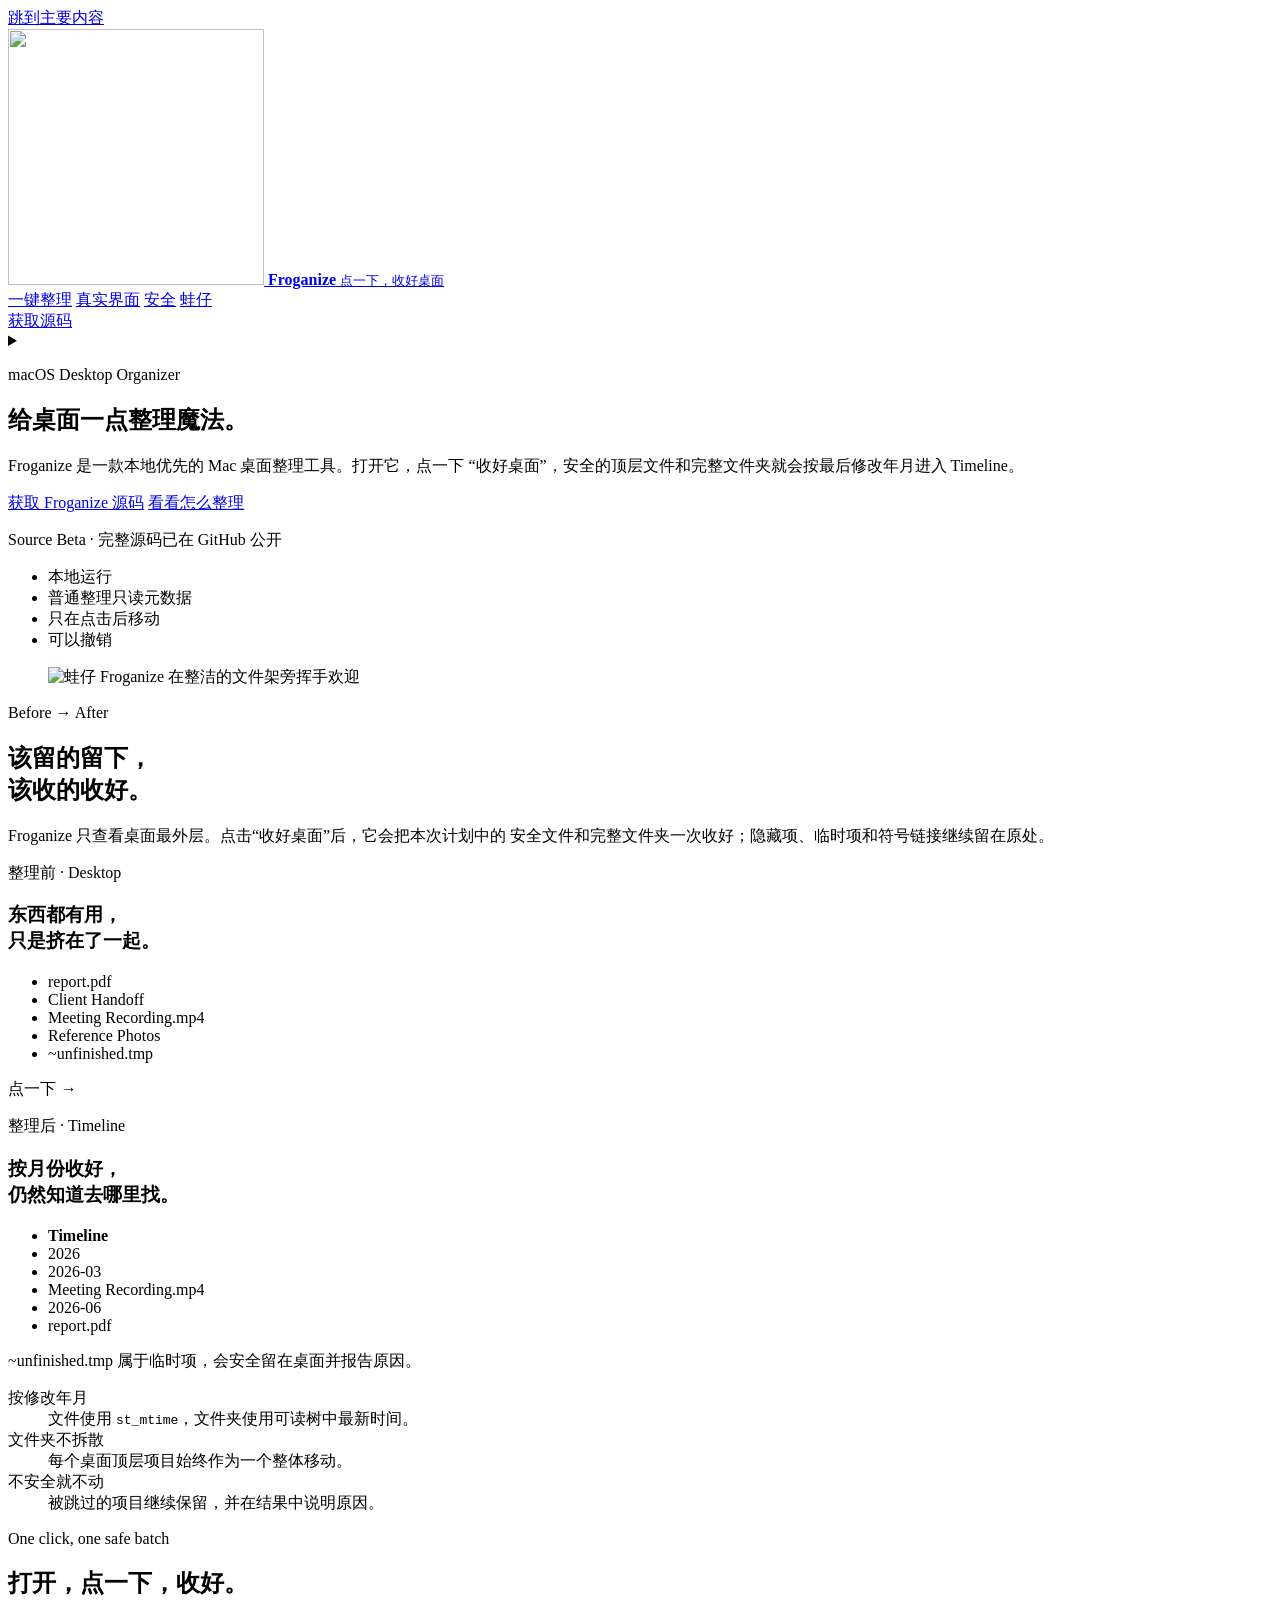
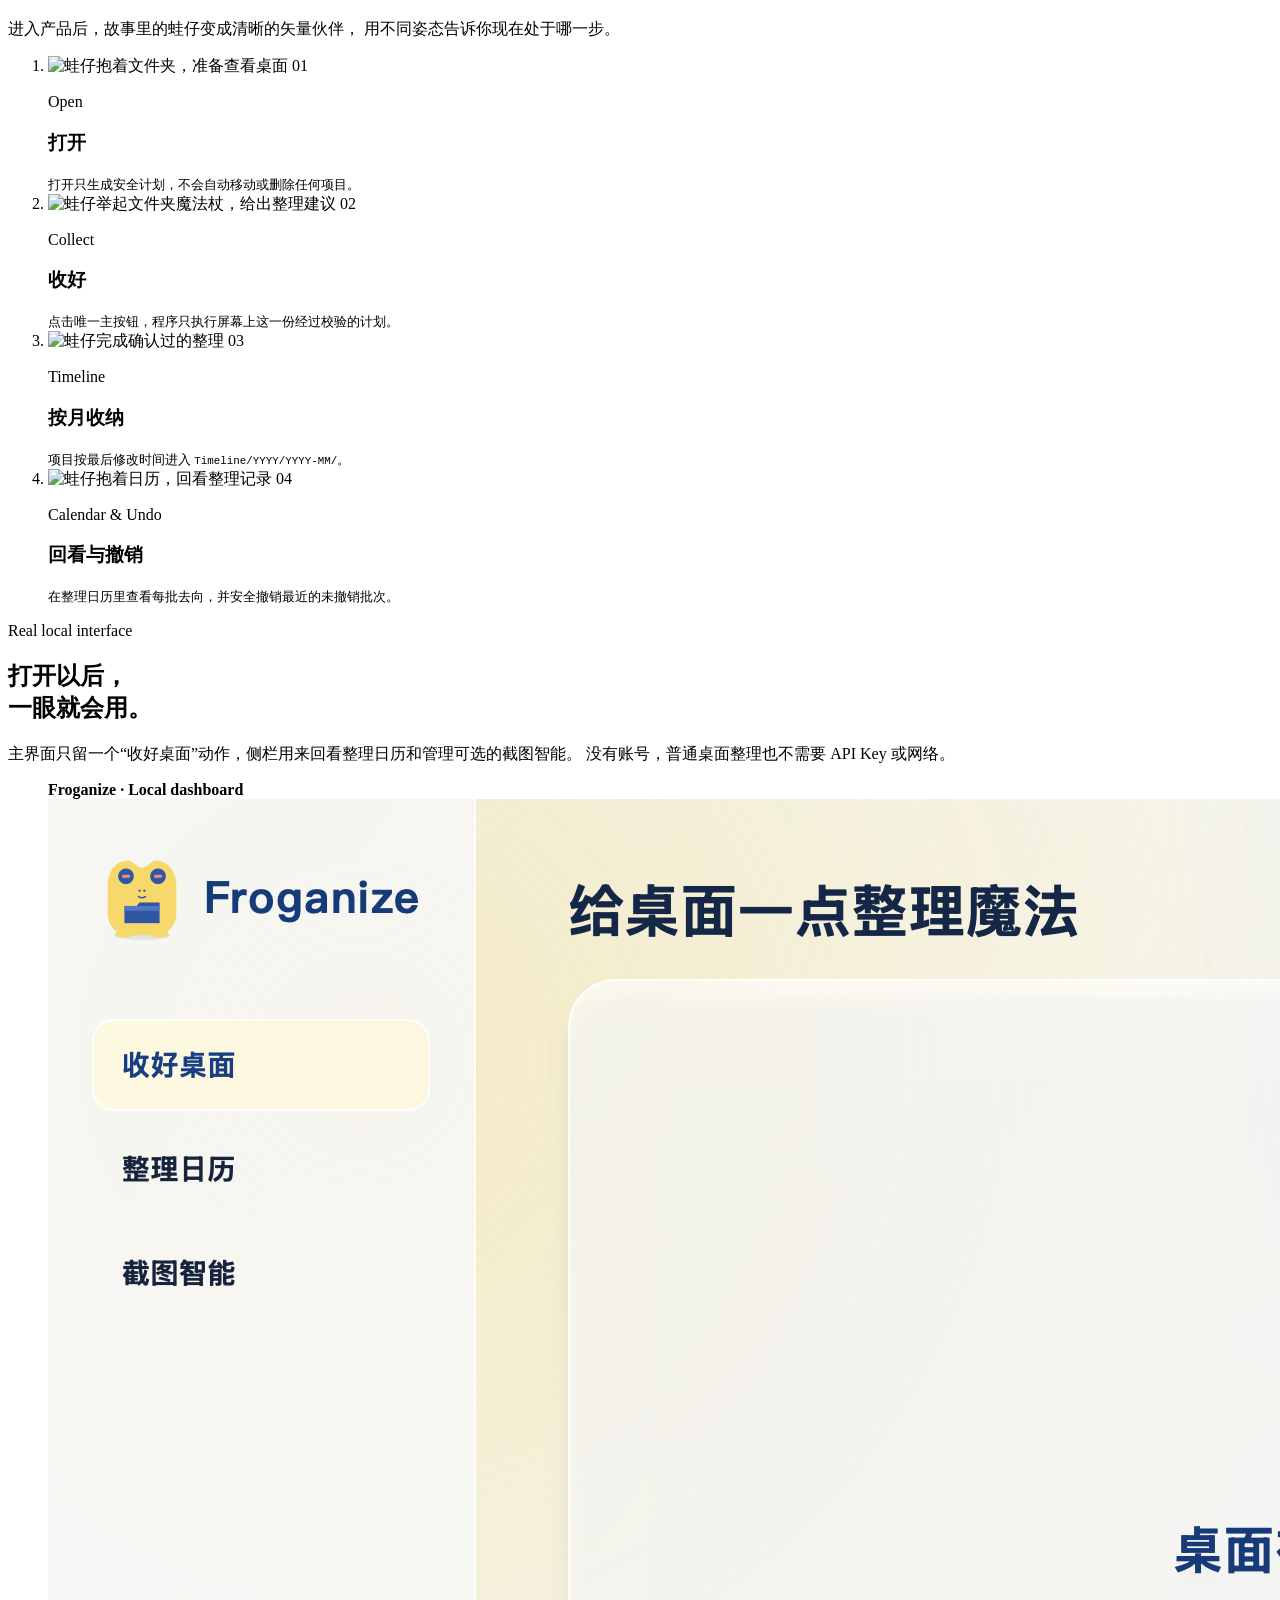
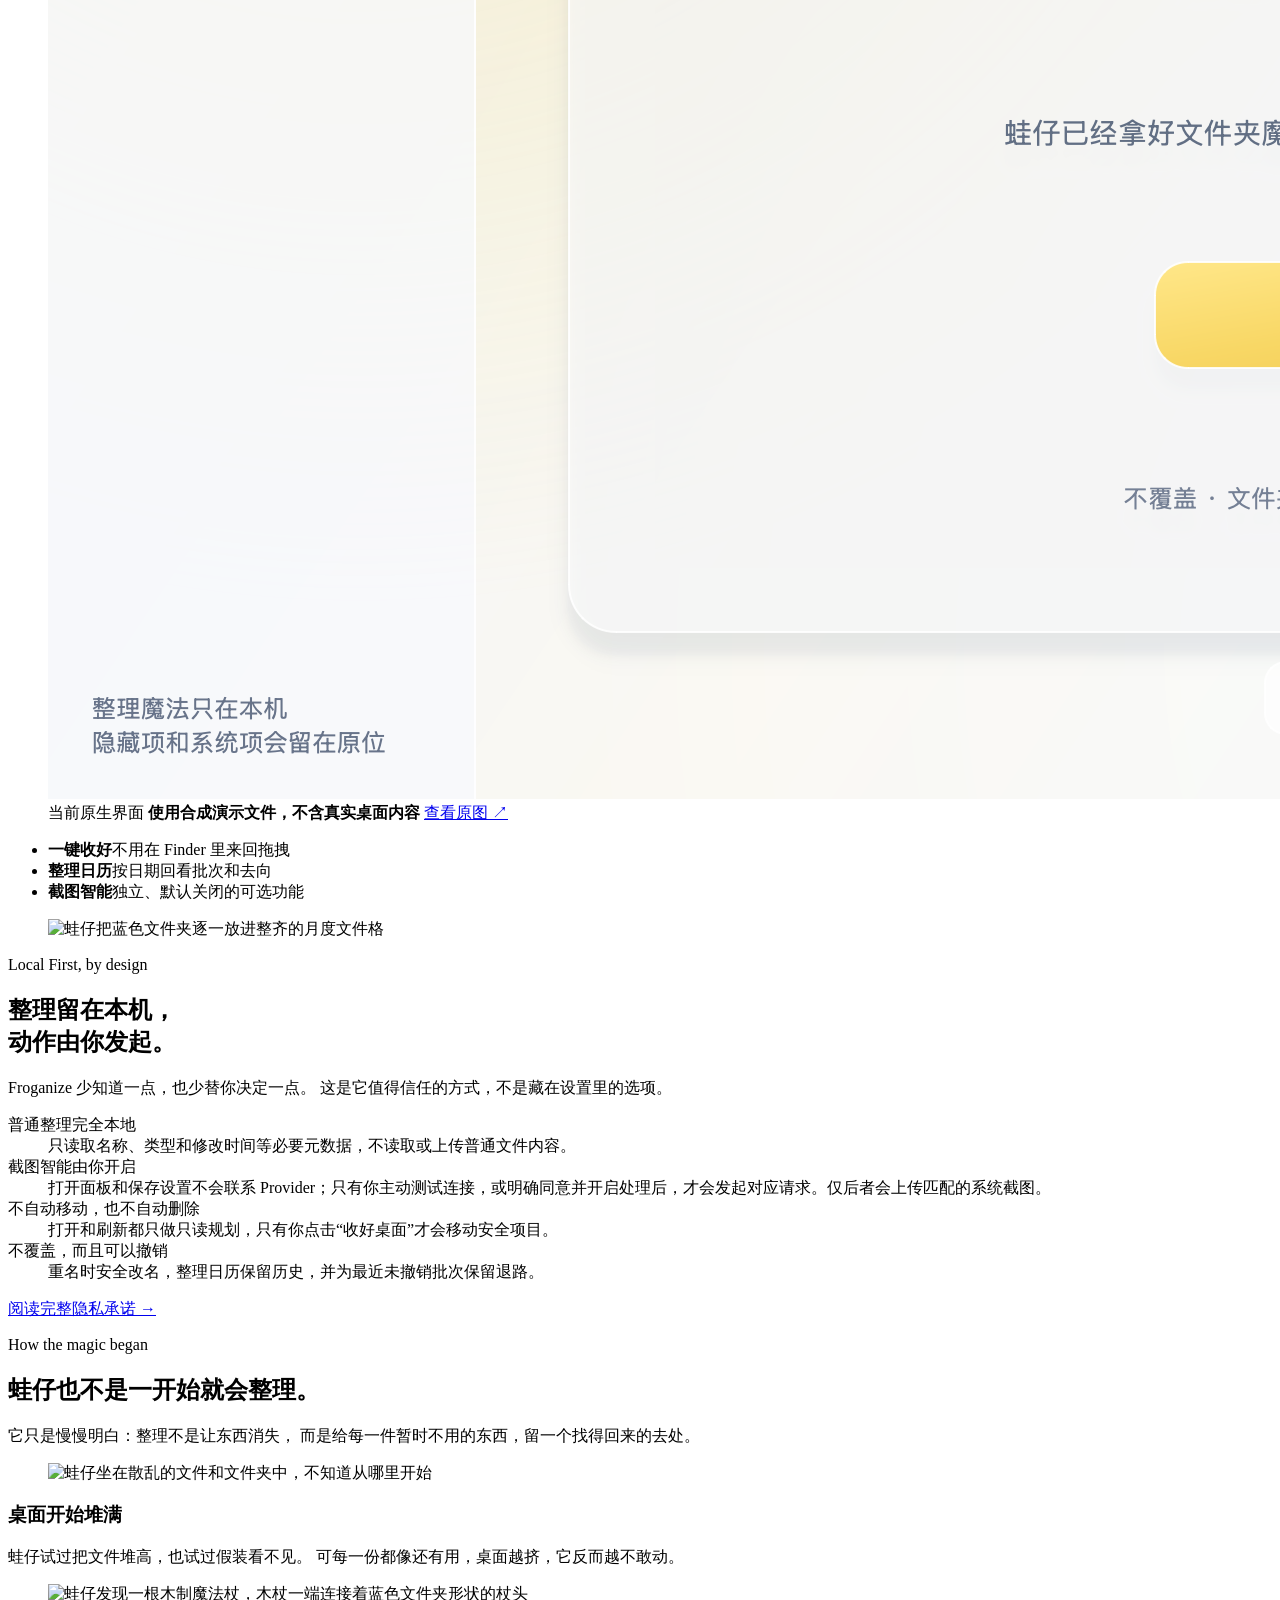
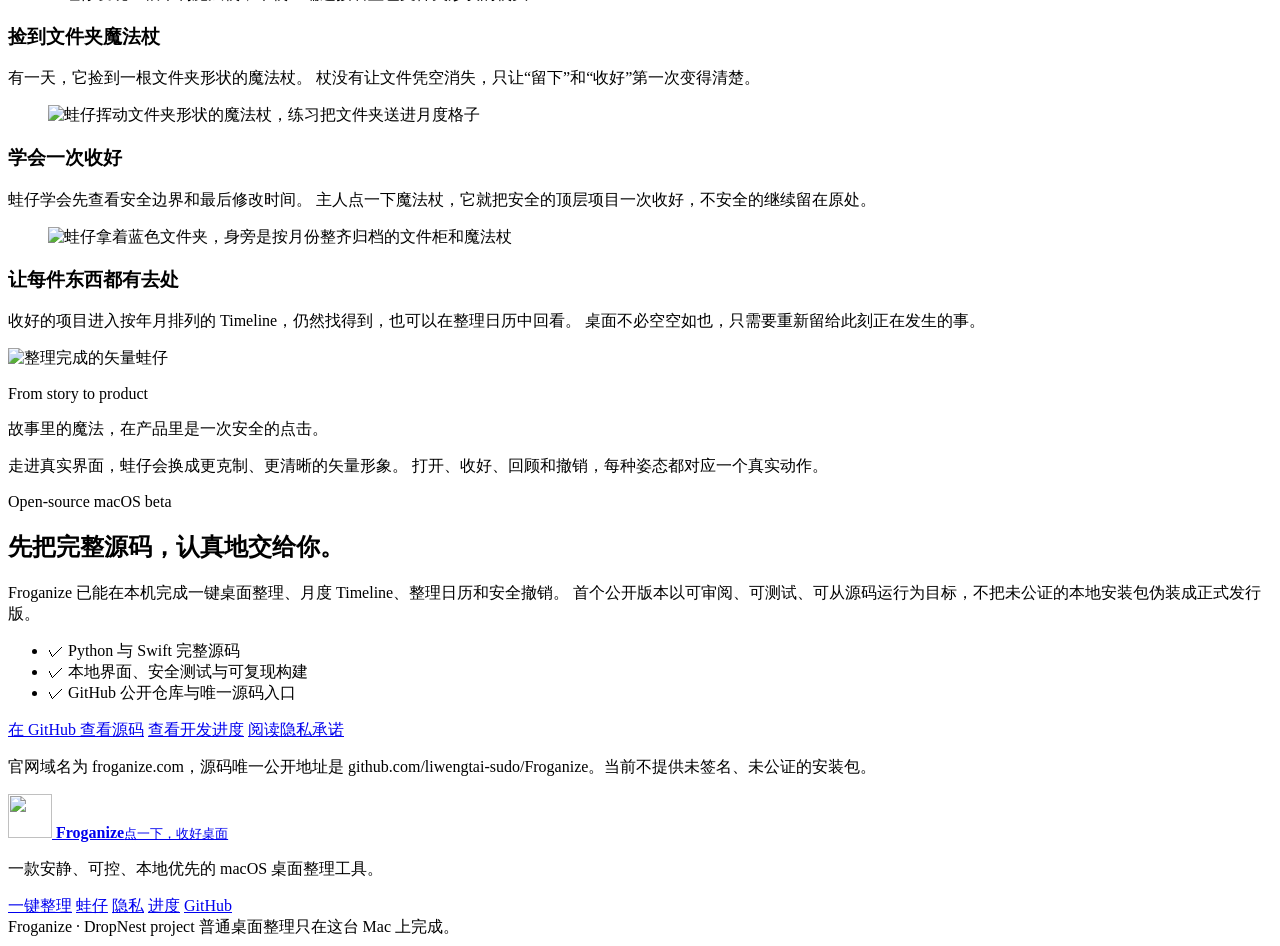
==== website/index.html @ 2943960d "Publish Froganize source beta and website" ====
<!doctype html>
<html lang="zh-CN">
  <head>
    <meta charset="utf-8">
    <meta name="viewport" content="width=device-width, initial-scale=1">
    <meta
      name="description"
      content="Froganize 是一款本地优先的 macOS 桌面整理工具。点一下收好桌面，安全项目会按最后修改年月进入 Timeline，并可从整理日历回看和撤销。"
    >
    <meta name="theme-color" content="#faf7ef">
    <meta name="color-scheme" content="light">
    <meta property="og:type" content="website">
    <meta property="og:locale" content="zh_CN">
    <meta property="og:site_name" content="Froganize">
    <meta property="og:title" content="Froganize — 给桌面一点整理魔法">
    <meta
      property="og:description"
      content="点一下收好桌面：按最后修改年月归档，不覆盖、文件夹不拆散，还可以撤销。"
    >
    <meta property="og:url" content="https://www.froganize.com/">
    <meta property="og:image" content="https://www.froganize.com/assets/social-preview.png">
    <meta property="og:image:width" content="1280">
    <meta property="og:image:height" content="640">
    <meta property="og:image:alt" content="Froganize 蛙仔和桌面月度整理界面">
    <meta name="twitter:card" content="summary_large_image">
    <meta name="twitter:title" content="Froganize — 本地优先的 macOS 桌面整理工具">
    <meta
      name="twitter:description"
      content="Open → Collect → Timeline → Undo。一次明确点击，把安全项目完整收好。"
    >
    <meta name="twitter:image" content="https://www.froganize.com/assets/social-preview.png">
    <title>Froganize — 给桌面一点整理魔法</title>
    <link rel="canonical" href="https://www.froganize.com/">
    <link rel="icon" type="image/svg+xml" href="./assets/froganize-mark.svg">
    <link rel="apple-touch-icon" href="./assets/apple-touch-icon.png">
    <link rel="stylesheet" href="./styles.css">
    <script type="application/ld+json">
      {
        "@context": "https://schema.org",
        "@type": "SoftwareApplication",
        "name": "Froganize",
        "alternateName": "DropNest",
        "applicationCategory": "UtilitiesApplication",
        "operatingSystem": "macOS",
        "softwareVersion": "0.3.0",
        "url": "https://www.froganize.com/",
        "image": "https://www.froganize.com/assets/social-preview.png",
        "description": "A local-first macOS organizer that collects safe Desktop items into a monthly timeline with history and undo."
      }
    </script>
  </head>
  <body>
    <a class="skip-link" href="#main-content">跳到主要内容</a>

    <header class="site-header">
      <div class="page-width header-inner">
        <a class="brand" href="#top" aria-label="返回 Froganize 官网顶部">
          <span class="brand-avatar" aria-hidden="true">
            <img src="./assets/froganize-idle.svg" alt="" width="256" height="256">
          </span>
          <span class="brand-copy">
            <strong>Froganize</strong>
            <small>点一下，收好桌面</small>
          </span>
        </a>

        <nav class="site-nav" aria-label="主要导航">
          <a href="#workflow">一键整理</a>
          <a href="#product">真实界面</a>
          <a href="#safety">安全</a>
          <a href="#story">蛙仔</a>
        </nav>

        <a class="header-download download-cta" href="https://github.com/liwengtai-sudo/Froganize">获取源码</a>

        <details class="mobile-nav">
          <summary aria-label="打开网站导航">
            <span aria-hidden="true"></span>
            <span aria-hidden="true"></span>
            <span aria-hidden="true"></span>
          </summary>
          <nav aria-label="移动端导航">
            <a href="#workflow">一键整理</a>
            <a href="#product">真实界面</a>
            <a href="#safety">安全原则</a>
            <a href="#story">认识蛙仔</a>
            <a class="download-cta" href="https://github.com/liwengtai-sudo/Froganize">获取 Froganize 源码</a>
          </nav>
        </details>
      </div>
    </header>

    <main id="main-content">
      <section class="hero page-width" id="top">
        <div class="hero-copy">
          <p class="eyebrow">macOS Desktop Organizer</p>
          <h1>给桌面一点整理魔法。</h1>
          <p class="hero-lead">
            Froganize 是一款本地优先的 Mac 桌面整理工具。打开它，点一下
            “收好桌面”，安全的顶层文件和完整文件夹就会按最后修改年月进入 Timeline。
          </p>
          <div class="hero-actions">
            <a class="button button-primary download-cta" href="https://github.com/liwengtai-sudo/Froganize">获取 Froganize 源码</a>
            <a class="button button-quiet" href="#transformation">看看怎么整理</a>
          </div>
          <p class="preview-note">Source Beta · 完整源码已在 GitHub 公开</p>
          <ul class="trust-list" aria-label="Froganize 的四个基础原则">
            <li>本地运行</li>
            <li>普通整理只读元数据</li>
            <li>只在点击后移动</li>
            <li>可以撤销</li>
          </ul>
        </div>

        <figure class="hero-visual">
          <img
            src="./assets/froganize-welcome.jpg"
            srcset="./assets/responsive/froganize-welcome-768.jpg 768w, ./assets/froganize-welcome.jpg 1536w"
            sizes="(max-width: 920px) 92vw, 46vw"
            alt="蛙仔 Froganize 在整洁的文件架旁挥手欢迎"
            width="1536"
            height="1024"
            fetchpriority="high"
            decoding="async"
          >
        </figure>
      </section>

      <section class="transformation-section section-block" id="transformation">
        <div class="page-width">
          <header class="section-heading split-heading">
            <div>
              <p class="eyebrow">Before → After</p>
              <h2>该留的留下，<br>该收的收好。</h2>
            </div>
            <p>
              Froganize 只查看桌面最外层。点击“收好桌面”后，它会把本次计划中的
              安全文件和完整文件夹一次收好；隐藏项、临时项和符号链接继续留在原处。
            </p>
          </header>

          <div class="before-after-demo" aria-label="桌面整理前后示意">
            <article class="file-panel before-panel">
              <p class="panel-label"><i aria-hidden="true"></i>整理前 · Desktop</p>
              <h3>东西都有用，<br>只是挤在了一起。</h3>
              <ul class="file-list">
                <li><span class="file-icon coral"></span>report.pdf</li>
                <li><span class="file-icon blue folder"></span>Client Handoff</li>
                <li><span class="file-icon coral"></span>Meeting Recording.mp4</li>
                <li><span class="file-icon blue folder"></span>Reference Photos</li>
                <li class="faded"><span class="file-icon coral"></span>~unfinished.tmp</li>
              </ul>
            </article>

            <div class="confirm-bridge" aria-hidden="true">
              <span>点一下</span>
              <i>→</i>
            </div>

            <article class="file-panel after-panel">
              <p class="panel-label"><i aria-hidden="true"></i>整理后 · Timeline</p>
              <h3>按月份收好，<br>仍然知道去哪里找。</h3>
              <ul class="timeline-tree">
                <li><span class="tree-folder"></span><strong>Timeline</strong></li>
                <li class="depth-one"><span class="tree-folder"></span>2026</li>
                <li class="depth-two"><span class="tree-folder"></span>2026-03</li>
                <li class="depth-three"><span class="tree-file"></span>Meeting Recording.mp4</li>
                <li class="depth-two"><span class="tree-folder"></span>2026-06</li>
                <li class="depth-three"><span class="tree-file"></span>report.pdf</li>
              </ul>
              <p class="stays-note">~unfinished.tmp 属于临时项，会安全留在桌面并报告原因。</p>
            </article>
          </div>

          <dl class="outcome-list" aria-label="一键整理的三个原则">
            <div><dt>按修改年月</dt><dd>文件使用 <code>st_mtime</code>，文件夹使用可读树中最新时间。</dd></div>
            <div><dt>文件夹不拆散</dt><dd>每个桌面顶层项目始终作为一个整体移动。</dd></div>
            <div><dt>不安全就不动</dt><dd>被跳过的项目继续保留，并在结果中说明原因。</dd></div>
          </dl>
        </div>
      </section>

      <section class="workflow-section section-block" id="workflow">
        <div class="page-width">
          <header class="section-heading centered-heading compact-heading">
            <p class="eyebrow">One click, one safe batch</p>
            <h2>打开，点一下，收好。</h2>
            <p>
              进入产品后，故事里的蛙仔变成清晰的矢量伙伴，
              用不同姿态告诉你现在处于哪一步。
            </p>
          </header>

          <ol class="workflow-list">
            <li>
              <img class="workflow-mascot" src="./assets/froganize-idle.svg" alt="蛙仔抱着文件夹，准备查看桌面" width="256" height="256" loading="lazy" decoding="async">
              <span>01</span>
              <p>Open</p>
              <h3>打开</h3>
              <small>打开只生成安全计划，不会自动移动或删除任何项目。</small>
            </li>
            <li>
              <img class="workflow-mascot" src="./assets/froganize-organizing.svg" alt="蛙仔举起文件夹魔法杖，给出整理建议" width="256" height="256" loading="lazy" decoding="async">
              <span>02</span>
              <p>Collect</p>
              <h3>收好</h3>
              <small>点击唯一主按钮，程序只执行屏幕上这一份经过校验的计划。</small>
            </li>
            <li>
              <img class="workflow-mascot" src="./assets/froganize-success.svg" alt="蛙仔完成确认过的整理" width="256" height="256" loading="lazy" decoding="async">
              <span>03</span>
              <p>Timeline</p>
              <h3>按月收纳</h3>
              <small>项目按最后修改时间进入 <code>Timeline/YYYY/YYYY-MM/</code>。</small>
            </li>
            <li>
              <img class="workflow-mascot" src="./assets/froganize-calendar.svg" alt="蛙仔抱着日历，回看整理记录" width="256" height="256" loading="lazy" decoding="async">
              <span>04</span>
              <p>Calendar &amp; Undo</p>
              <h3>回看与撤销</h3>
              <small>在整理日历里查看每批去向，并安全撤销最近的未撤销批次。</small>
            </li>
          </ol>
        </div>
      </section>

      <section class="product-section section-block" id="product">
        <div class="page-width">
          <header class="section-heading split-heading product-heading">
            <div>
              <p class="eyebrow">Real local interface</p>
              <h2>打开以后，<br>一眼就会用。</h2>
            </div>
            <p>
              主界面只留一个“收好桌面”动作，侧栏用来回看整理日历和管理可选的截图智能。
              没有账号，普通桌面整理也不需要 API Key 或网络。
            </p>
          </header>

          <figure class="app-window">
            <div class="window-bar" aria-hidden="true">
              <span></span><span></span><span></span>
              <strong>Froganize · Local dashboard</strong>
            </div>
            <a
              class="product-shot-link"
              href="./assets/native-dashboard.png"
              target="_blank"
              rel="noopener"
              aria-label="在新标签页查看 Froganize 当前原生界面原图"
            >
              <img
                src="./assets/native-dashboard.png"
                alt="Froganize 当前原生界面，包含收好桌面、整理日历和截图智能三个入口"
                width="2400"
                height="1600"
                loading="lazy"
                decoding="async"
              >
            </a>
            <figcaption>
              <span>当前原生界面</span>
              <strong>使用合成演示文件，不含真实桌面内容</strong>
              <a href="./assets/native-dashboard.png" target="_blank" rel="noopener">查看原图 ↗</a>
            </figcaption>
          </figure>

          <ul class="product-points" aria-label="本地界面的三个重点">
            <li><strong>一键收好</strong><span>不用在 Finder 里来回拖拽</span></li>
            <li><strong>整理日历</strong><span>按日期回看批次和去向</span></li>
            <li><strong>截图智能</strong><span>独立、默认关闭的可选功能</span></li>
          </ul>
        </div>
      </section>

      <section class="safety-section section-block" id="safety">
        <div class="page-width safety-layout">
          <figure class="organizing-visual">
            <img
              src="./assets/froganize-organizing.jpg"
              srcset="./assets/responsive/froganize-organizing-768.jpg 768w, ./assets/froganize-organizing.jpg 1536w"
              sizes="(max-width: 920px) 92vw, 44vw"
              alt="蛙仔把蓝色文件夹逐一放进整齐的月度文件格"
              width="1536"
              height="1024"
              loading="lazy"
              decoding="async"
            >
          </figure>

          <div class="safety-copy">
            <p class="eyebrow">Local First, by design</p>
            <h2>整理留在本机，<br>动作由你发起。</h2>
            <p class="safety-lead">
              Froganize 少知道一点，也少替你决定一点。
              这是它值得信任的方式，不是藏在设置里的选项。
            </p>
            <dl class="safety-list">
              <div><dt>普通整理完全本地</dt><dd>只读取名称、类型和修改时间等必要元数据，不读取或上传普通文件内容。</dd></div>
              <div><dt>截图智能由你开启</dt><dd>打开面板和保存设置不会联系 Provider；只有你主动测试连接，或明确同意并开启处理后，才会发起对应请求。仅后者会上传匹配的系统截图。</dd></div>
              <div><dt>不自动移动，也不自动删除</dt><dd>打开和刷新都只做只读规划，只有你点击“收好桌面”才会移动安全项目。</dd></div>
              <div><dt>不覆盖，而且可以撤销</dt><dd>重名时安全改名，整理日历保留历史，并为最近未撤销批次保留退路。</dd></div>
            </dl>
            <a class="text-link" href="./privacy.html">阅读完整隐私承诺 →</a>
          </div>
        </div>
      </section>

      <section class="story-section section-block" id="story">
        <div class="page-width">
          <header class="story-intro">
            <p class="eyebrow">How the magic began</p>
            <h2>蛙仔也不是一开始就会整理。</h2>
            <p>
              它只是慢慢明白：整理不是让东西消失，
              而是给每一件暂时不用的东西，留一个找得回来的去处。
            </p>
          </header>

          <div class="story-journey">
            <article class="story-scene">
              <figure class="story-art">
                <img
                  src="./assets/story-01-chaos.jpg"
                  srcset="./assets/responsive/story-01-chaos-768.jpg 768w, ./assets/story-01-chaos.jpg 1536w"
                  sizes="(max-width: 700px) 100vw, 55vw"
                  alt="蛙仔坐在散乱的文件和文件夹中，不知道从哪里开始"
                  width="1536"
                  height="1024"
                  loading="lazy"
                  decoding="async"
                >
              </figure>
              <div class="story-copy">
                <h3>桌面开始堆满</h3>
                <p>
                  蛙仔试过把文件堆高，也试过假装看不见。
                  可每一份都像还有用，桌面越挤，它反而越不敢动。
                </p>
              </div>
            </article>

            <article class="story-scene">
              <figure class="story-art">
                <img
                  src="./assets/story-02-wand.jpg"
                  srcset="./assets/responsive/story-02-wand-768.jpg 768w, ./assets/story-02-wand.jpg 1536w"
                  sizes="(max-width: 700px) 100vw, 55vw"
                  alt="蛙仔发现一根木制魔法杖，木杖一端连接着蓝色文件夹形状的杖头"
                  width="1536"
                  height="1024"
                  loading="lazy"
                  decoding="async"
                >
              </figure>
              <div class="story-copy">
                <h3>捡到文件夹魔法杖</h3>
                <p>
                  有一天，它捡到一根文件夹形状的魔法杖。
                  杖没有让文件凭空消失，只让“留下”和“收好”第一次变得清楚。
                </p>
              </div>
            </article>

            <article class="story-scene">
              <figure class="story-art">
                <img
                  src="./assets/story-03-learning.jpg"
                  srcset="./assets/responsive/story-03-learning-768.jpg 768w, ./assets/story-03-learning.jpg 1536w"
                  sizes="(max-width: 700px) 100vw, 55vw"
                  alt="蛙仔挥动文件夹形状的魔法杖，练习把文件夹送进月度格子"
                  width="1536"
                  height="1024"
                  loading="lazy"
                  decoding="async"
                >
              </figure>
              <div class="story-copy">
                <h3>学会一次收好</h3>
                <p>
                  蛙仔学会先查看安全边界和最后修改时间。
                  主人点一下魔法杖，它就把安全的顶层项目一次收好，不安全的继续留在原处。
                </p>
              </div>
            </article>

            <article class="story-scene">
              <figure class="story-art">
                <img
                  src="./assets/story-04-master.jpg"
                  srcset="./assets/responsive/story-04-master-768.jpg 768w, ./assets/story-04-master.jpg 1536w"
                  sizes="(max-width: 700px) 100vw, 55vw"
                  alt="蛙仔拿着蓝色文件夹，身旁是按月份整齐归档的文件柜和魔法杖"
                  width="1536"
                  height="1024"
                  loading="lazy"
                  decoding="async"
                >
              </figure>
              <div class="story-copy">
                <h3>让每件东西都有去处</h3>
                <p>
                  收好的项目进入按年月排列的 Timeline，仍然找得到，也可以在整理日历中回看。
                  桌面不必空空如也，只需要重新留给此刻正在发生的事。
                </p>
              </div>
            </article>
          </div>

          <div class="story-product-bridge">
            <img src="./assets/froganize-success.svg" alt="整理完成的矢量蛙仔" width="256" height="256" loading="lazy" decoding="async">
            <div>
              <p class="eyebrow">From story to product</p>
              <p class="story-ending">故事里的魔法，在产品里是一次安全的点击。</p>
              <p>
                走进真实界面，蛙仔会换成更克制、更清晰的矢量形象。
                打开、收好、回顾和撤销，每种姿态都对应一个真实动作。
              </p>
            </div>
          </div>
        </div>
      </section>

      <section class="release-section section-block" id="release">
        <div class="page-width release-layout">
          <div class="release-copy">
            <p class="eyebrow">Open-source macOS beta</p>
            <h2>先把完整源码，认真地交给你。</h2>
          </div>
          <div class="release-detail">
            <p>
              Froganize 已能在本机完成一键桌面整理、月度 Timeline、整理日历和安全撤销。
              首个公开版本以可审阅、可测试、可从源码运行为目标，不把未公证的本地安装包伪装成正式发行版。
            </p>
            <ul class="release-status" aria-label="公开下载准备状态">
              <li>✓ Python 与 Swift 完整源码</li>
              <li>✓ 本地界面、安全测试与可复现构建</li>
              <li>✓ GitHub 公开仓库与唯一源码入口</li>
            </ul>
            <div class="release-actions">
              <a class="button button-primary download-cta" href="https://github.com/liwengtai-sudo/Froganize">在 GitHub 查看源码</a>
              <a class="button button-quiet" href="./changelog.html">查看开发进度</a>
              <a class="button button-quiet" href="./privacy.html">阅读隐私承诺</a>
            </div>
            <p class="release-honesty">官网域名为 froganize.com，源码唯一公开地址是 github.com/liwengtai-sudo/Froganize。当前不提供未签名、未公证的安装包。</p>
          </div>
        </div>
      </section>
    </main>

    <footer class="site-footer">
      <div class="page-width footer-main">
        <a class="brand footer-brand" href="#top">
          <img src="./assets/froganize-mark.svg" alt="" width="44" height="44">
          <span><strong>Froganize</strong><small>点一下，收好桌面</small></span>
        </a>
        <p>一款安静、可控、本地优先的 macOS 桌面整理工具。</p>
        <nav aria-label="页脚导航">
          <a href="#workflow">一键整理</a>
          <a href="#story">蛙仔</a>
          <a href="./privacy.html">隐私</a>
          <a href="./changelog.html">进度</a>
          <a href="https://github.com/liwengtai-sudo/Froganize">GitHub</a>
        </nav>
      </div>
      <div class="page-width footer-bottom">
        <span>Froganize · DropNest project</span>
        <span>普通桌面整理只在这台 Mac 上完成。</span>
      </div>
    </footer>
  </body>
</html>
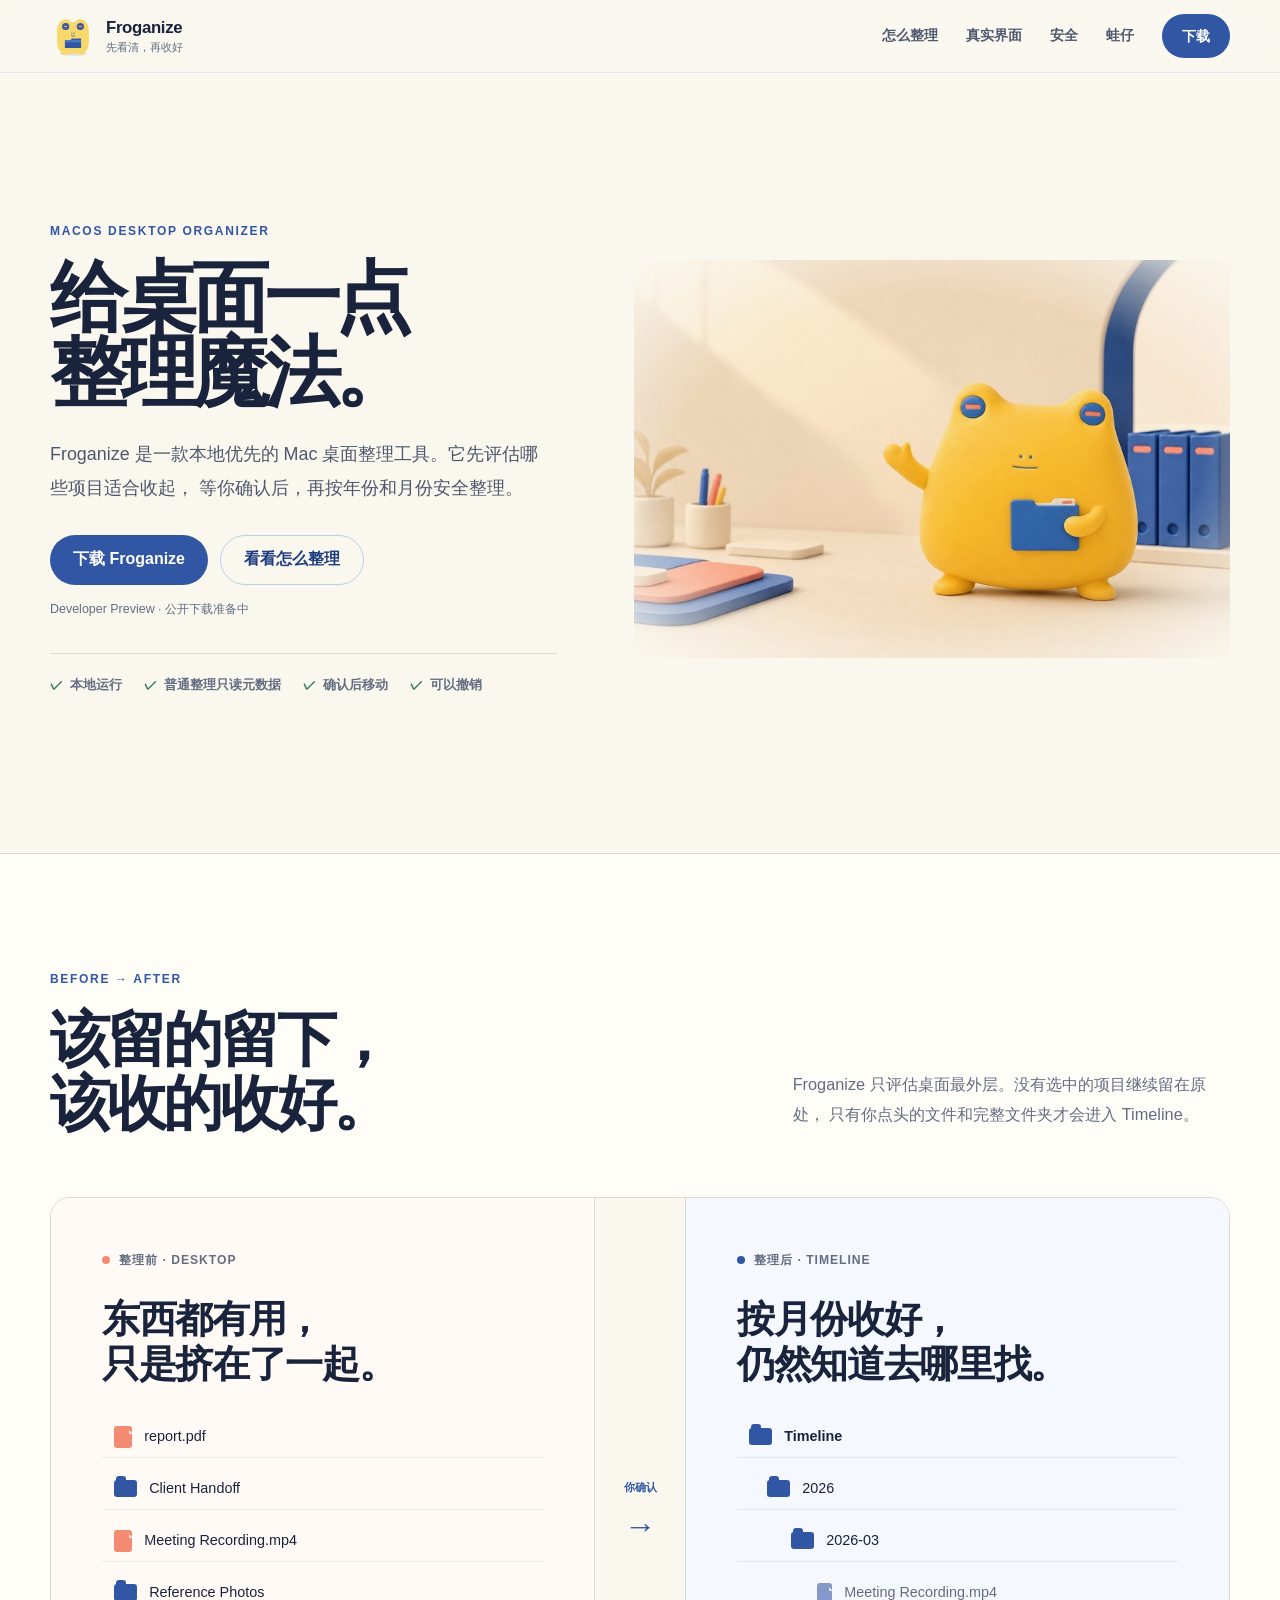
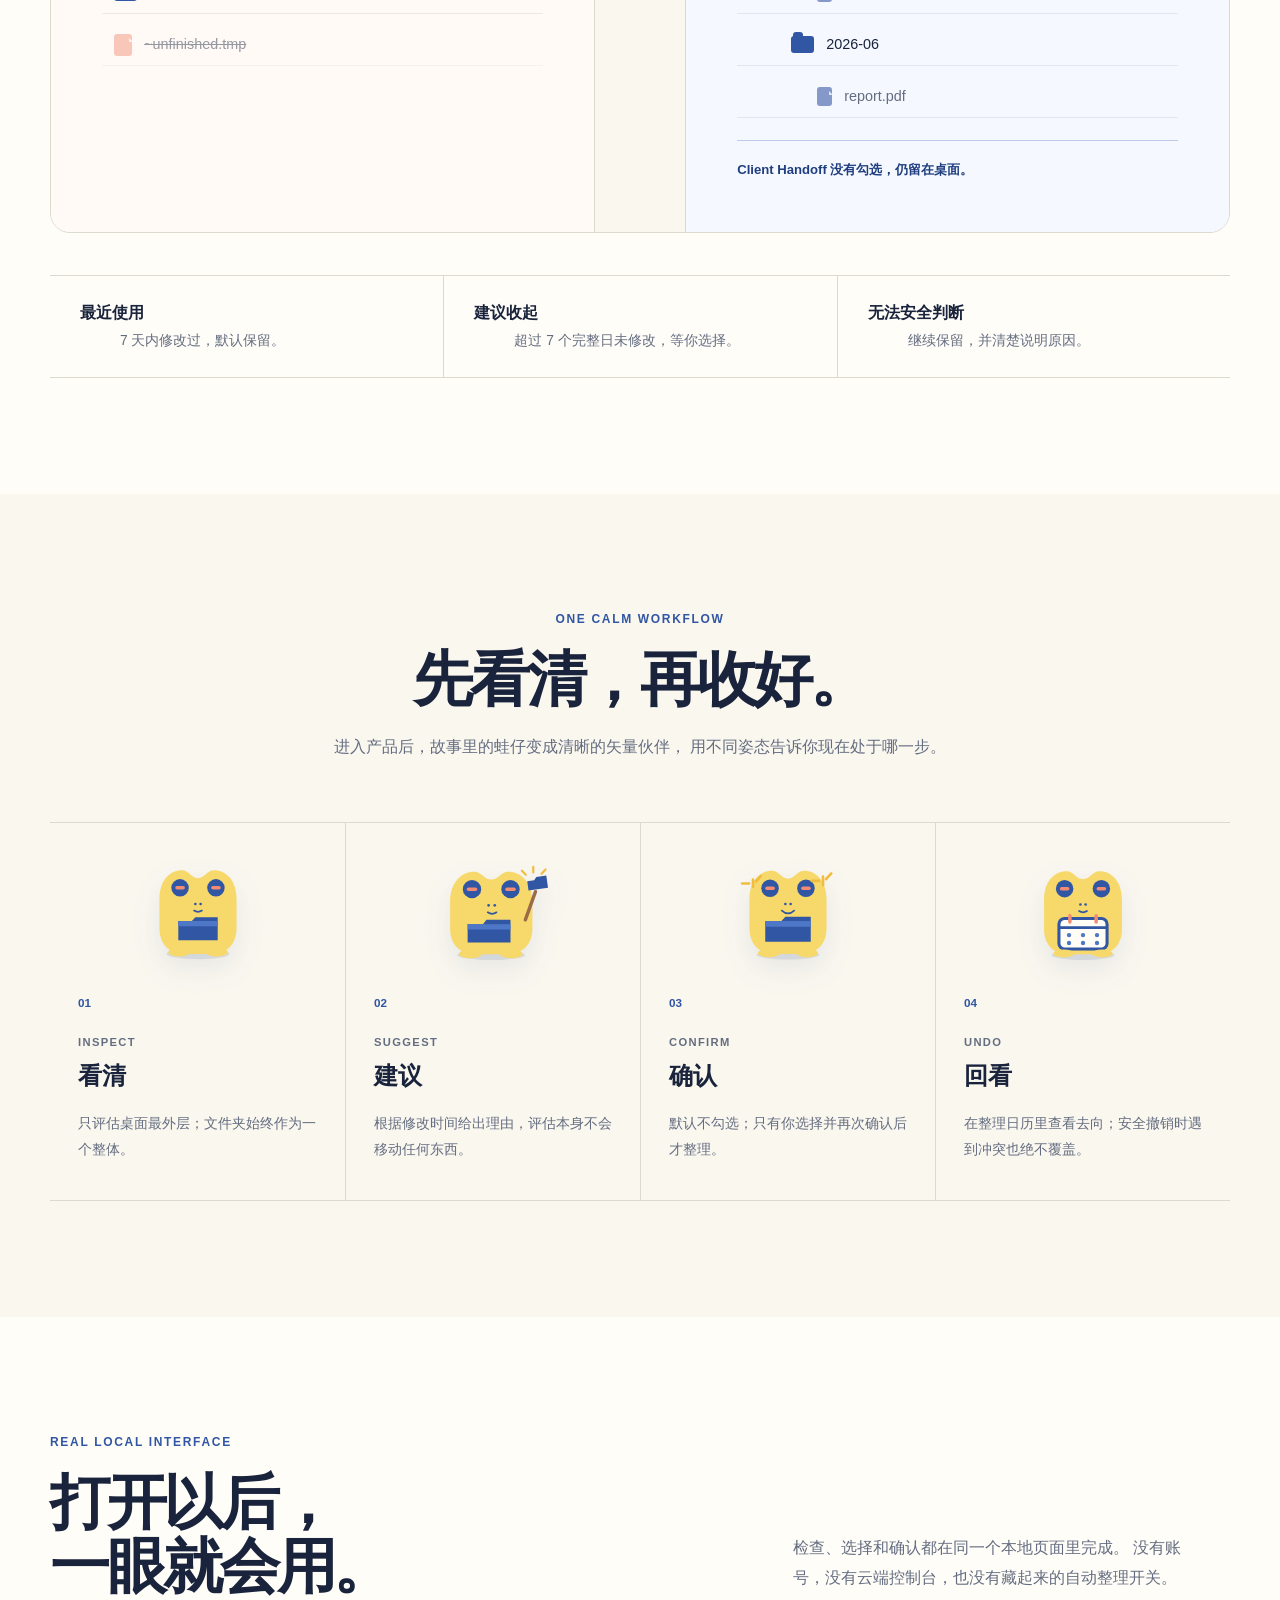
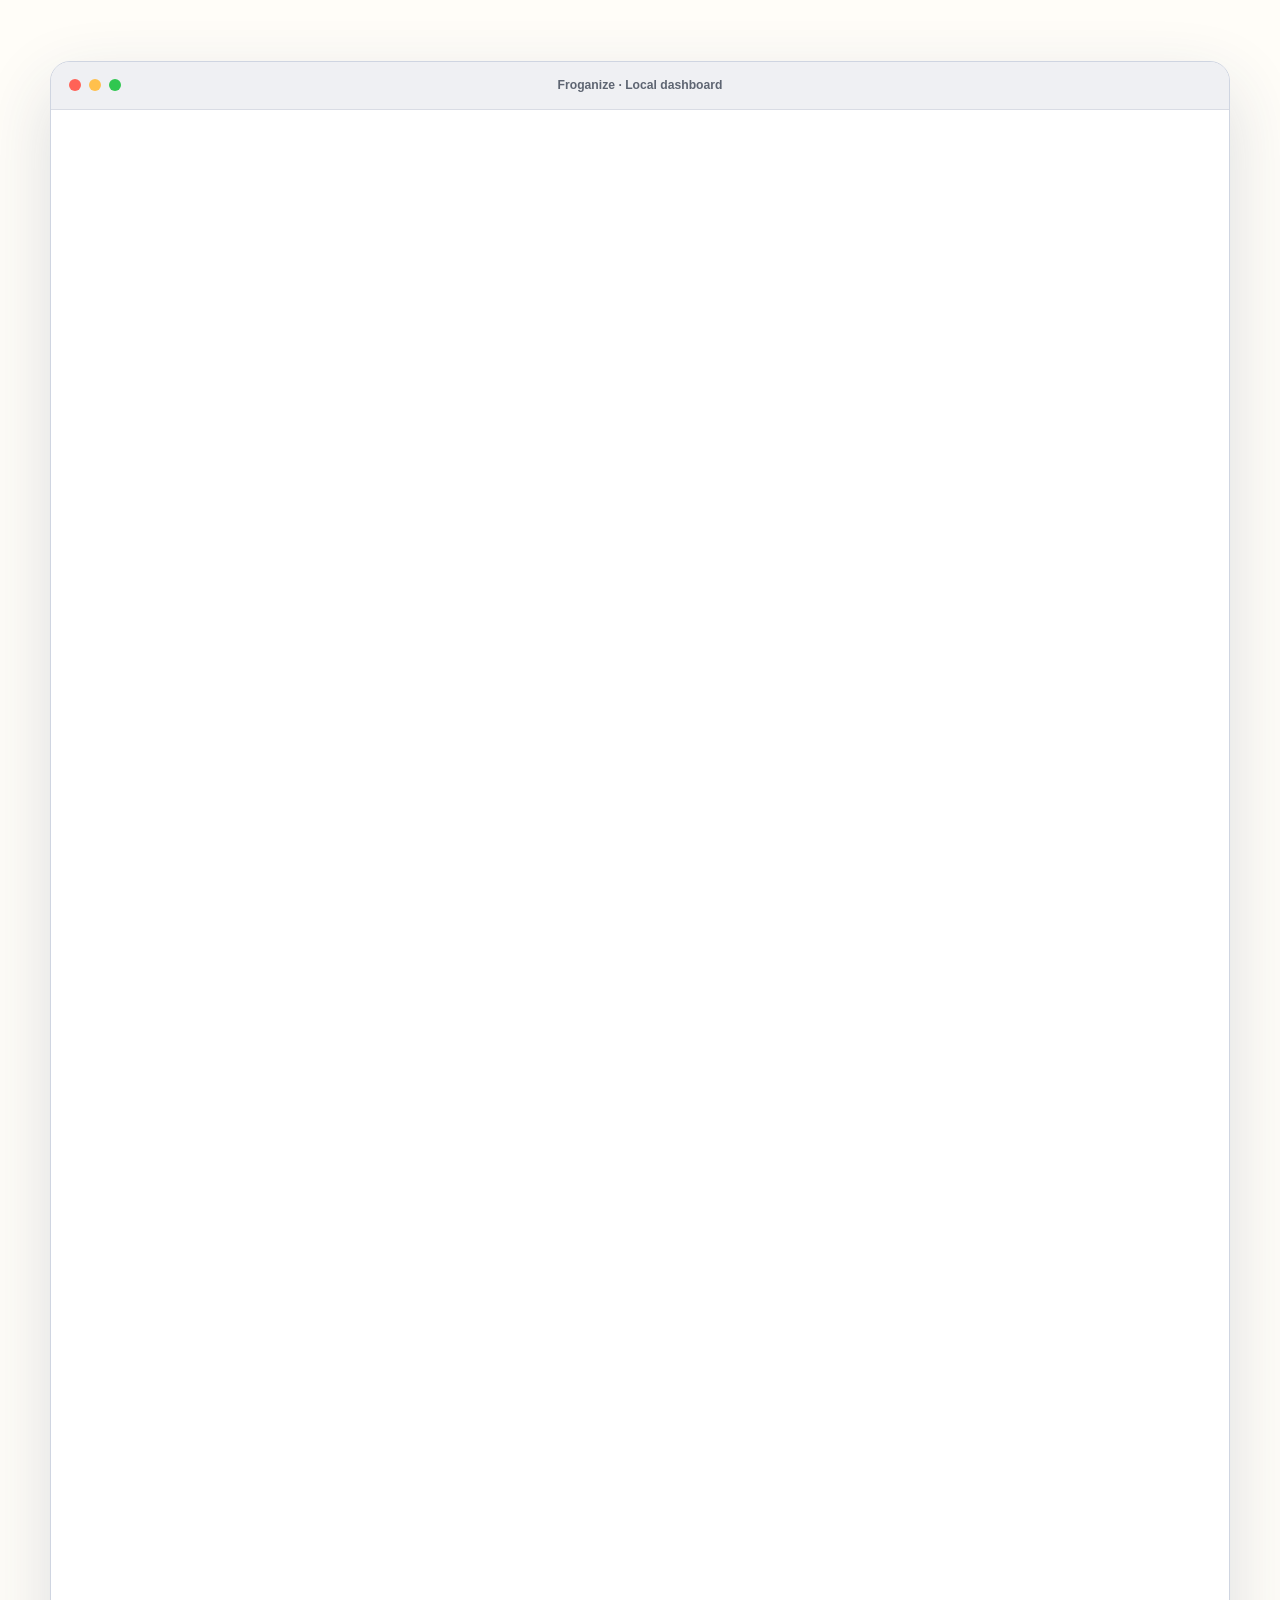
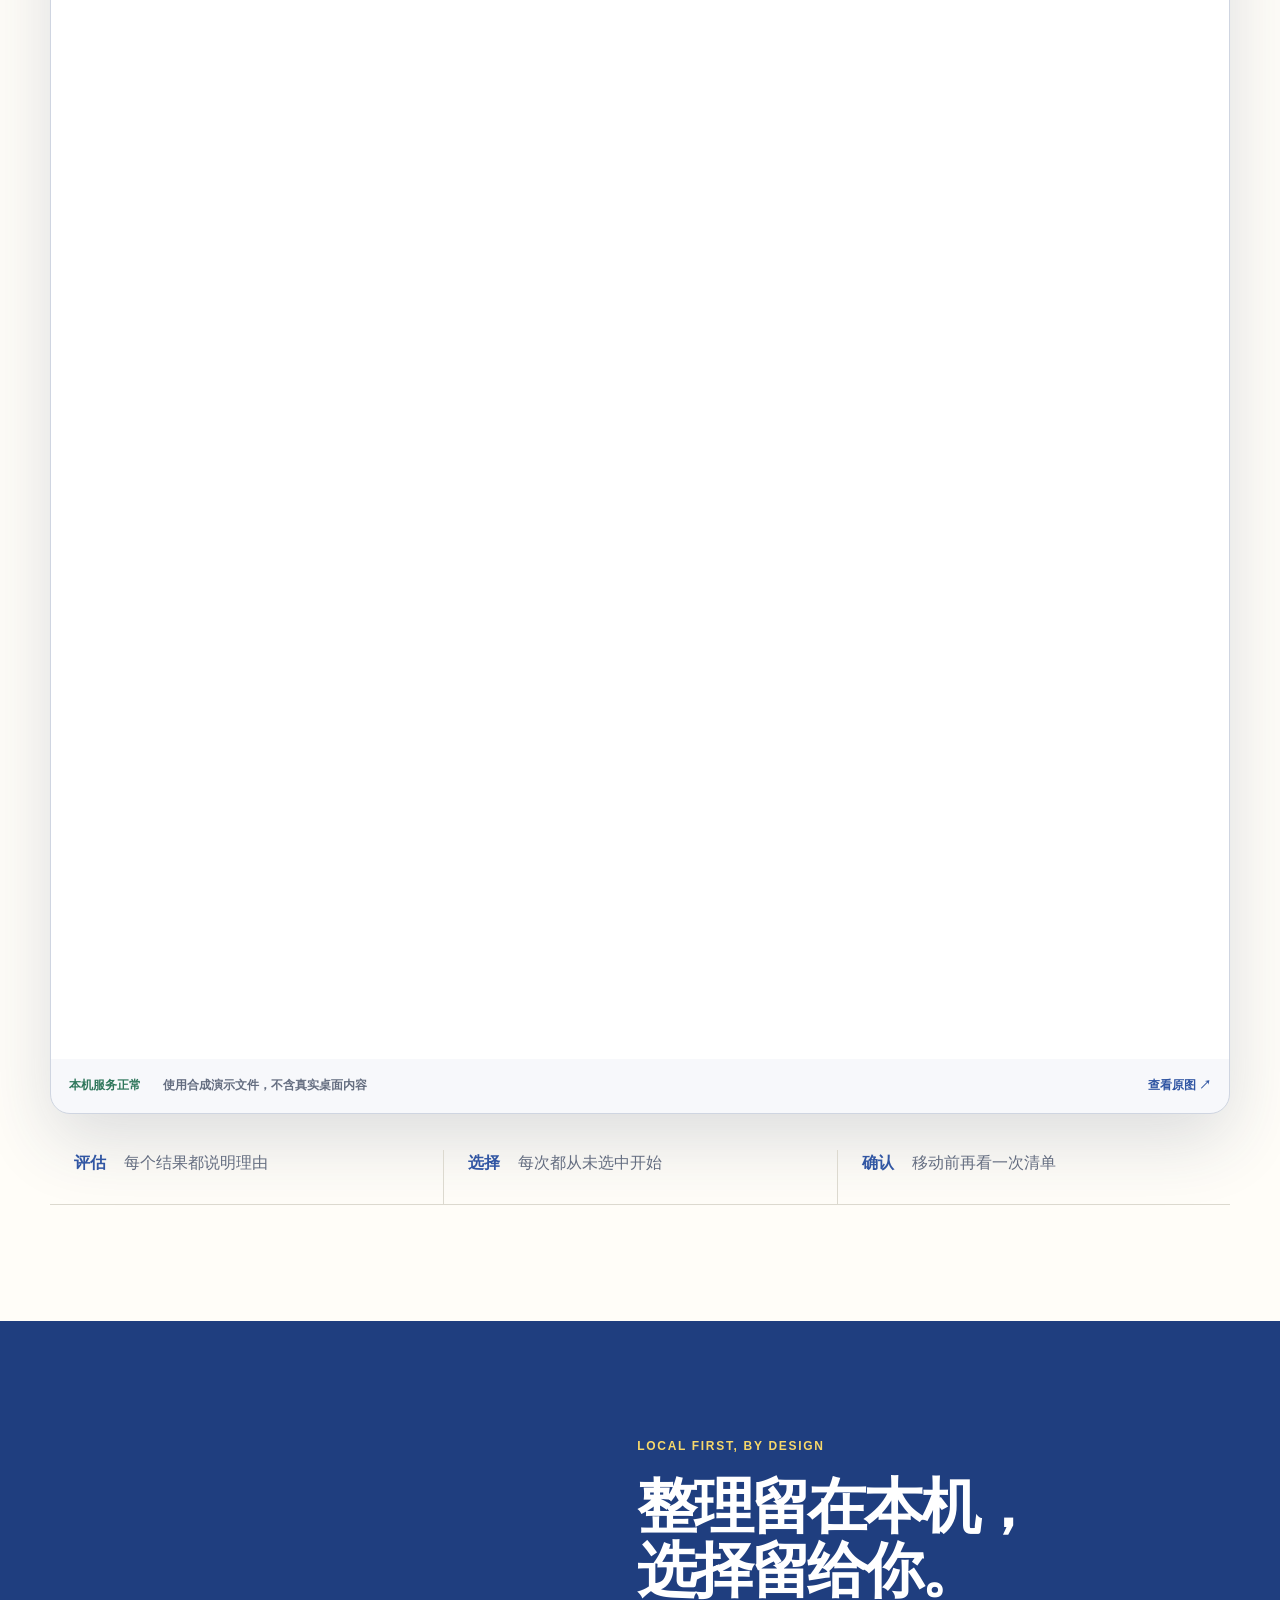
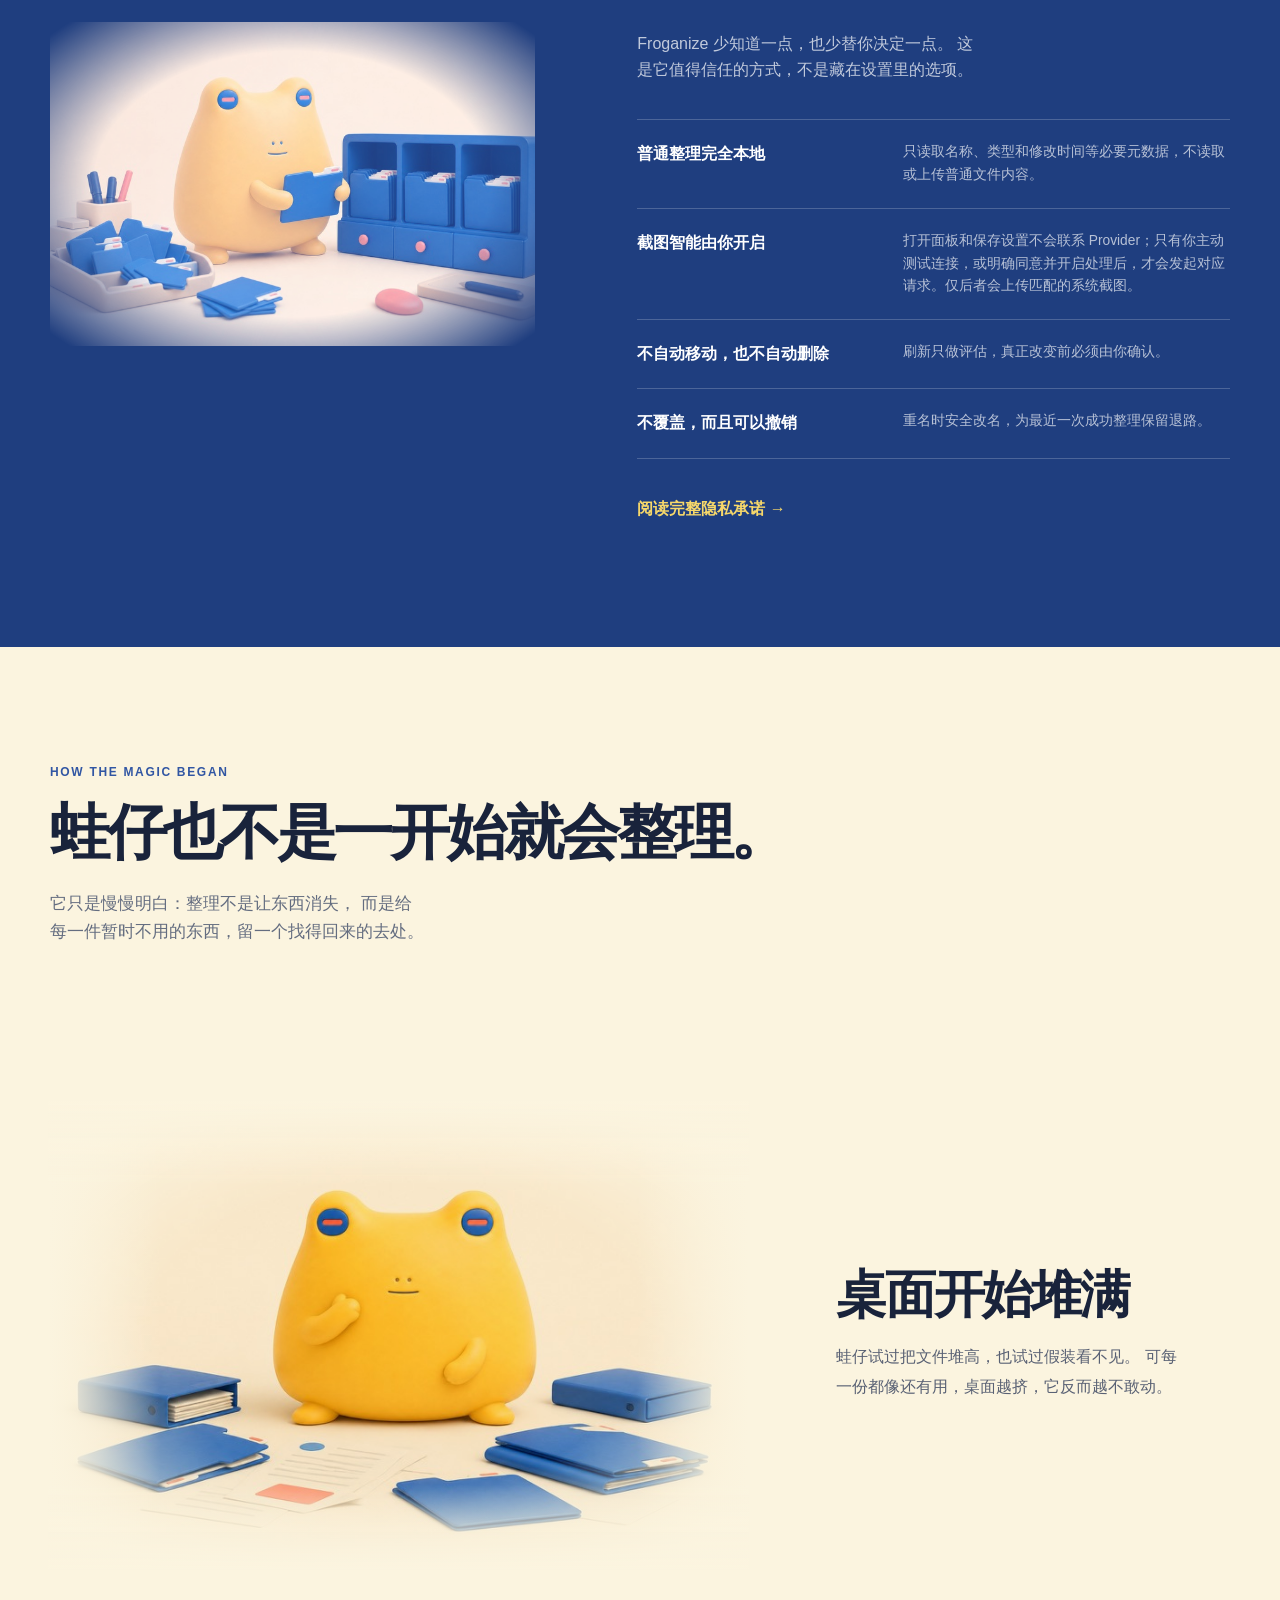
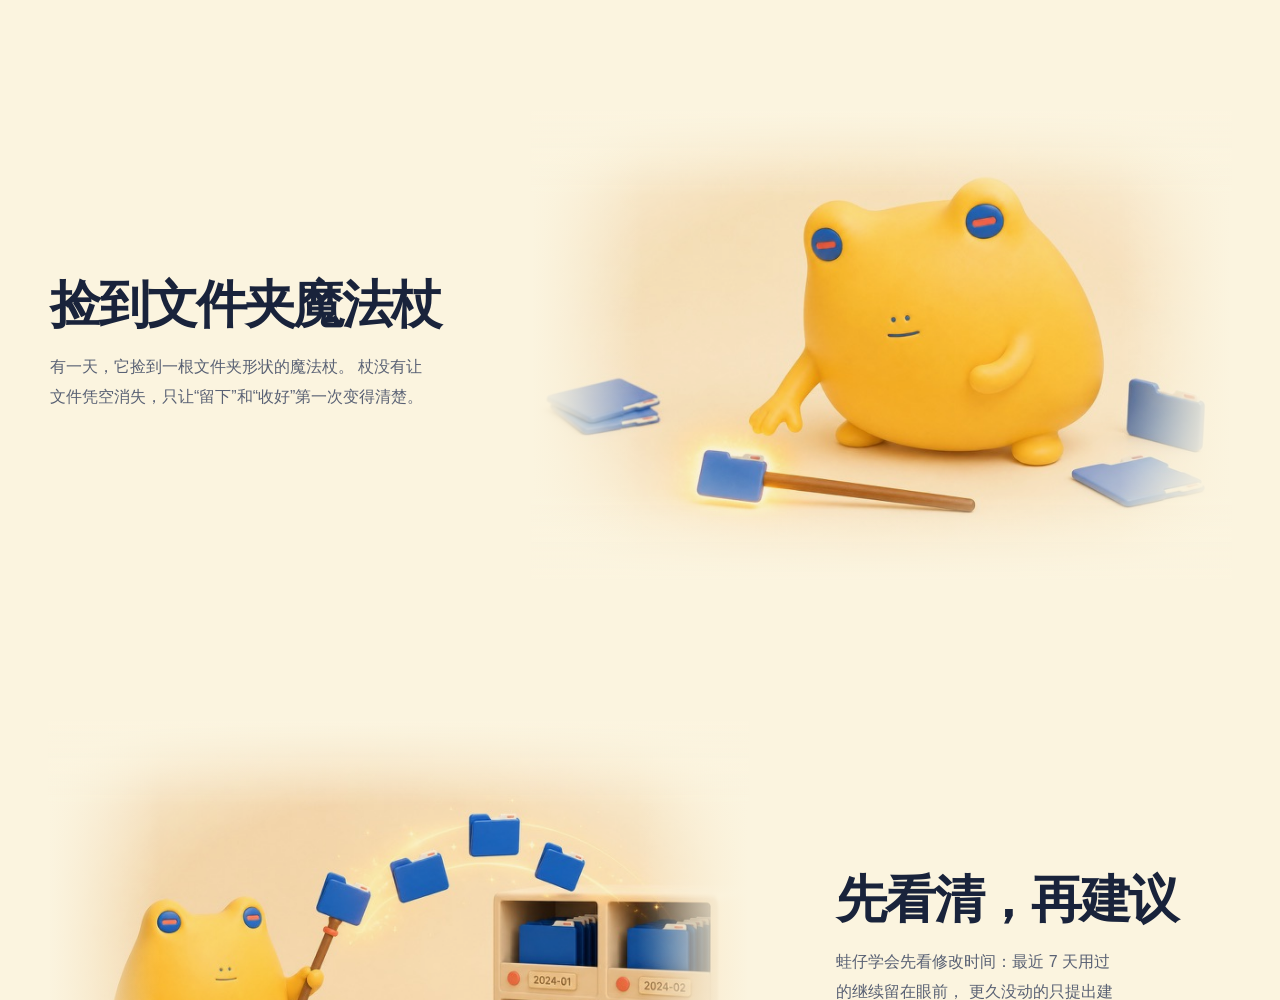
==== commit b0c6e2f0: "Prepare Froganize 0.3.0 source beta" ====
--- a/website/index.html
+++ b/website/index.html
@@ -5,7 +5,7 @@
     <meta name="viewport" content="width=device-width, initial-scale=1">
     <meta
       name="description"
-      content="Froganize 是一款本地优先的 macOS 桌面整理工具。点一下收好桌面，安全项目会按最后修改年月进入 Timeline，并可从整理日历回看和撤销。"
+      content="Froganize 是一款本地优先的 macOS 桌面整理工具。先评估、再建议、由你确认，最后安全收进月度时间线；最近一次整理可以撤销。"
     >
     <meta name="theme-color" content="#faf7ef">
     <meta name="color-scheme" content="light">
@@ -15,25 +15,19 @@
     <meta property="og:title" content="Froganize — 给桌面一点整理魔法">
     <meta
       property="og:description"
-      content="点一下收好桌面：按最后修改年月归档，不覆盖、文件夹不拆散，还可以撤销。"
+      content="先看清，再建议；你确认后，才把桌面项目安全收进对应月份。"
     >
-    <meta property="og:url" content="https://www.froganize.com/">
-    <meta property="og:image" content="https://www.froganize.com/assets/social-preview.png">
-    <meta property="og:image:width" content="1280">
-    <meta property="og:image:height" content="640">
-    <meta property="og:image:alt" content="Froganize 蛙仔和桌面月度整理界面">
     <meta name="twitter:card" content="summary_large_image">
     <meta name="twitter:title" content="Froganize — 本地优先的 macOS 桌面整理工具">
     <meta
       name="twitter:description"
-      content="Open → Collect → Timeline → Undo。一次明确点击，把安全项目完整收好。"
+      content="Inspect → Suggest → Confirm → Undo。整理决定始终在你手里。"
     >
-    <meta name="twitter:image" content="https://www.froganize.com/assets/social-preview.png">
     <title>Froganize — 给桌面一点整理魔法</title>
-    <link rel="canonical" href="https://www.froganize.com/">
     <link rel="icon" type="image/svg+xml" href="./assets/froganize-mark.svg">
     <link rel="apple-touch-icon" href="./assets/apple-touch-icon.png">
     <link rel="stylesheet" href="./styles.css">
+    <!-- Public domain pending: add canonical, og:url and an absolute og:image URL before launch. -->
     <script type="application/ld+json">
       {
         "@context": "https://schema.org",
@@ -42,10 +36,8 @@
         "alternateName": "DropNest",
         "applicationCategory": "UtilitiesApplication",
         "operatingSystem": "macOS",
-        "softwareVersion": "0.3.0",
-        "url": "https://www.froganize.com/",
-        "image": "https://www.froganize.com/assets/social-preview.png",
-        "description": "A local-first macOS organizer that collects safe Desktop items into a monthly timeline with history and undo."
+        "softwareVersion": "0.3.0 Unified Prototype",
+        "description": "An intelligent, local-first macOS organizer with opt-in screenshot understanding and confirmed monthly archiving."
       }
     </script>
   </head>
@@ -60,18 +52,18 @@
           </span>
           <span class="brand-copy">
             <strong>Froganize</strong>
-            <small>点一下，收好桌面</small>
+            <small>先看清，再收好</small>
           </span>
         </a>
 
         <nav class="site-nav" aria-label="主要导航">
-          <a href="#workflow">一键整理</a>
+          <a href="#workflow">怎么整理</a>
           <a href="#product">真实界面</a>
           <a href="#safety">安全</a>
           <a href="#story">蛙仔</a>
         </nav>
 
-        <a class="header-download download-cta" href="https://github.com/liwengtai-sudo/Froganize">获取源码</a>
+        <a class="header-download download-cta" href="#release">下载</a>
 
         <details class="mobile-nav">
           <summary aria-label="打开网站导航">
@@ -80,11 +72,11 @@
             <span aria-hidden="true"></span>
           </summary>
           <nav aria-label="移动端导航">
-            <a href="#workflow">一键整理</a>
+            <a href="#workflow">怎么整理</a>
             <a href="#product">真实界面</a>
             <a href="#safety">安全原则</a>
             <a href="#story">认识蛙仔</a>
-            <a class="download-cta" href="https://github.com/liwengtai-sudo/Froganize">获取 Froganize 源码</a>
+            <a class="download-cta" href="#release">下载 Froganize</a>
           </nav>
         </details>
       </div>
@@ -96,18 +88,18 @@
           <p class="eyebrow">macOS Desktop Organizer</p>
           <h1>给桌面一点整理魔法。</h1>
           <p class="hero-lead">
-            Froganize 是一款本地优先的 Mac 桌面整理工具。打开它，点一下
-            “收好桌面”，安全的顶层文件和完整文件夹就会按最后修改年月进入 Timeline。
+            Froganize 是一款本地优先的 Mac 桌面整理工具。它先评估哪些项目适合收起，
+            等你确认后，再按年份和月份安全整理。
           </p>
           <div class="hero-actions">
-            <a class="button button-primary download-cta" href="https://github.com/liwengtai-sudo/Froganize">获取 Froganize 源码</a>
+            <a class="button button-primary download-cta" href="#release">下载 Froganize</a>
             <a class="button button-quiet" href="#transformation">看看怎么整理</a>
           </div>
-          <p class="preview-note">Source Beta · 完整源码已在 GitHub 公开</p>
+          <p class="preview-note">Developer Preview · 公开下载准备中</p>
           <ul class="trust-list" aria-label="Froganize 的四个基础原则">
             <li>本地运行</li>
             <li>普通整理只读元数据</li>
-            <li>只在点击后移动</li>
+            <li>确认后移动</li>
             <li>可以撤销</li>
           </ul>
         </div>
@@ -134,8 +126,8 @@
               <h2>该留的留下，<br>该收的收好。</h2>
             </div>
             <p>
-              Froganize 只查看桌面最外层。点击“收好桌面”后，它会把本次计划中的
-              安全文件和完整文件夹一次收好；隐藏项、临时项和符号链接继续留在原处。
+              Froganize 只评估桌面最外层。没有选中的项目继续留在原处，
+              只有你点头的文件和完整文件夹才会进入 Timeline。
             </p>
           </header>
 
@@ -153,7 +145,7 @@
             </article>
 
             <div class="confirm-bridge" aria-hidden="true">
-              <span>点一下</span>
+              <span>你确认</span>
               <i>→</i>
             </div>
 
@@ -168,14 +160,14 @@
                 <li class="depth-two"><span class="tree-folder"></span>2026-06</li>
                 <li class="depth-three"><span class="tree-file"></span>report.pdf</li>
               </ul>
-              <p class="stays-note">~unfinished.tmp 属于临时项，会安全留在桌面并报告原因。</p>
-            </article>
-          </div>
-
-          <dl class="outcome-list" aria-label="一键整理的三个原则">
-            <div><dt>按修改年月</dt><dd>文件使用 <code>st_mtime</code>，文件夹使用可读树中最新时间。</dd></div>
-            <div><dt>文件夹不拆散</dt><dd>每个桌面顶层项目始终作为一个整体移动。</dd></div>
-            <div><dt>不安全就不动</dt><dd>被跳过的项目继续保留，并在结果中说明原因。</dd></div>
+              <p class="stays-note">Client Handoff 没有勾选，仍留在桌面。</p>
+            </article>
+          </div>
+
+          <dl class="outcome-list" aria-label="一次评估的三个结果">
+            <div><dt>最近使用</dt><dd>7 天内修改过，默认保留。</dd></div>
+            <div><dt>建议收起</dt><dd>超过 7 个完整日未修改，等你选择。</dd></div>
+            <div><dt>无法安全判断</dt><dd>继续保留，并清楚说明原因。</dd></div>
           </dl>
         </div>
       </section>
@@ -183,8 +175,8 @@
       <section class="workflow-section section-block" id="workflow">
         <div class="page-width">
           <header class="section-heading centered-heading compact-heading">
-            <p class="eyebrow">One click, one safe batch</p>
-            <h2>打开，点一下，收好。</h2>
+            <p class="eyebrow">One calm workflow</p>
+            <h2>先看清，再收好。</h2>
             <p>
               进入产品后，故事里的蛙仔变成清晰的矢量伙伴，
               用不同姿态告诉你现在处于哪一步。
@@ -195,30 +187,30 @@
             <li>
               <img class="workflow-mascot" src="./assets/froganize-idle.svg" alt="蛙仔抱着文件夹，准备查看桌面" width="256" height="256" loading="lazy" decoding="async">
               <span>01</span>
-              <p>Open</p>
-              <h3>打开</h3>
-              <small>打开只生成安全计划，不会自动移动或删除任何项目。</small>
+              <p>Inspect</p>
+              <h3>看清</h3>
+              <small>只评估桌面最外层；文件夹始终作为一个整体。</small>
             </li>
             <li>
               <img class="workflow-mascot" src="./assets/froganize-organizing.svg" alt="蛙仔举起文件夹魔法杖，给出整理建议" width="256" height="256" loading="lazy" decoding="async">
               <span>02</span>
-              <p>Collect</p>
-              <h3>收好</h3>
-              <small>点击唯一主按钮，程序只执行屏幕上这一份经过校验的计划。</small>
+              <p>Suggest</p>
+              <h3>建议</h3>
+              <small>根据修改时间给出理由，评估本身不会移动任何东西。</small>
             </li>
             <li>
               <img class="workflow-mascot" src="./assets/froganize-success.svg" alt="蛙仔完成确认过的整理" width="256" height="256" loading="lazy" decoding="async">
               <span>03</span>
-              <p>Timeline</p>
-              <h3>按月收纳</h3>
-              <small>项目按最后修改时间进入 <code>Timeline/YYYY/YYYY-MM/</code>。</small>
+              <p>Confirm</p>
+              <h3>确认</h3>
+              <small>默认不勾选；只有你选择并再次确认后才整理。</small>
             </li>
             <li>
               <img class="workflow-mascot" src="./assets/froganize-calendar.svg" alt="蛙仔抱着日历，回看整理记录" width="256" height="256" loading="lazy" decoding="async">
               <span>04</span>
-              <p>Calendar &amp; Undo</p>
-              <h3>回看与撤销</h3>
-              <small>在整理日历里查看每批去向，并安全撤销最近的未撤销批次。</small>
+              <p>Undo</p>
+              <h3>回看</h3>
+              <small>在整理日历里查看去向；安全撤销时遇到冲突也绝不覆盖。</small>
             </li>
           </ol>
         </div>
@@ -232,8 +224,8 @@
               <h2>打开以后，<br>一眼就会用。</h2>
             </div>
             <p>
-              主界面只留一个“收好桌面”动作，侧栏用来回看整理日历和管理可选的截图智能。
-              没有账号，普通桌面整理也不需要 API Key 或网络。
+              检查、选择和确认都在同一个本地页面里完成。
+              没有账号，没有云端控制台，也没有藏起来的自动整理开关。
             </p>
           </header>
 
@@ -244,31 +236,34 @@
             </div>
             <a
               class="product-shot-link"
-              href="./assets/native-dashboard.png"
+              href="./assets/dashboard-ui.png"
               target="_blank"
               rel="noopener"
-              aria-label="在新标签页查看 Froganize 当前原生界面原图"
+              aria-label="在新标签页查看 Froganize 界面原图"
             >
-              <img
-                src="./assets/native-dashboard.png"
-                alt="Froganize 当前原生界面，包含收好桌面、整理日历和截图智能三个入口"
-                width="2400"
-                height="1600"
-                loading="lazy"
-                decoding="async"
-              >
+              <picture>
+                <source media="(max-width: 640px)" srcset="./assets/dashboard-ui-mobile.png" width="390" height="844">
+                <img
+                  src="./assets/dashboard-ui.png"
+                  alt="Froganize 真实本地界面，列出最近使用、建议收起和无法安全判断的项目"
+                  width="1440"
+                  height="560"
+                  loading="lazy"
+                  decoding="async"
+                >
+              </picture>
             </a>
             <figcaption>
-              <span>当前原生界面</span>
+              <span>本机服务正常</span>
               <strong>使用合成演示文件，不含真实桌面内容</strong>
-              <a href="./assets/native-dashboard.png" target="_blank" rel="noopener">查看原图 ↗</a>
+              <a href="./assets/dashboard-ui.png" target="_blank" rel="noopener">查看原图 ↗</a>
             </figcaption>
           </figure>
 
           <ul class="product-points" aria-label="本地界面的三个重点">
-            <li><strong>一键收好</strong><span>不用在 Finder 里来回拖拽</span></li>
-            <li><strong>整理日历</strong><span>按日期回看批次和去向</span></li>
-            <li><strong>截图智能</strong><span>独立、默认关闭的可选功能</span></li>
+            <li><strong>评估</strong><span>每个结果都说明理由</span></li>
+            <li><strong>选择</strong><span>每次都从未选中开始</span></li>
+            <li><strong>确认</strong><span>移动前再看一次清单</span></li>
           </ul>
         </div>
       </section>
@@ -290,7 +285,7 @@
 
           <div class="safety-copy">
             <p class="eyebrow">Local First, by design</p>
-            <h2>整理留在本机，<br>动作由你发起。</h2>
+            <h2>整理留在本机，<br>选择留给你。</h2>
             <p class="safety-lead">
               Froganize 少知道一点，也少替你决定一点。
               这是它值得信任的方式，不是藏在设置里的选项。
@@ -298,8 +293,8 @@
             <dl class="safety-list">
               <div><dt>普通整理完全本地</dt><dd>只读取名称、类型和修改时间等必要元数据，不读取或上传普通文件内容。</dd></div>
               <div><dt>截图智能由你开启</dt><dd>打开面板和保存设置不会联系 Provider；只有你主动测试连接，或明确同意并开启处理后，才会发起对应请求。仅后者会上传匹配的系统截图。</dd></div>
-              <div><dt>不自动移动，也不自动删除</dt><dd>打开和刷新都只做只读规划，只有你点击“收好桌面”才会移动安全项目。</dd></div>
-              <div><dt>不覆盖，而且可以撤销</dt><dd>重名时安全改名，整理日历保留历史，并为最近未撤销批次保留退路。</dd></div>
+              <div><dt>不自动移动，也不自动删除</dt><dd>刷新只做评估，真正改变前必须由你确认。</dd></div>
+              <div><dt>不覆盖，而且可以撤销</dt><dd>重名时安全改名，为最近一次成功整理保留退路。</dd></div>
             </dl>
             <a class="text-link" href="./privacy.html">阅读完整隐私承诺 →</a>
           </div>
@@ -376,10 +371,10 @@
                 >
               </figure>
               <div class="story-copy">
-                <h3>学会一次收好</h3>
+                <h3>先看清，再建议</h3>
                 <p>
-                  蛙仔学会先查看安全边界和最后修改时间。
-                  主人点一下魔法杖，它就把安全的顶层项目一次收好，不安全的继续留在原处。
+                  蛙仔学会先看修改时间：最近 7 天用过的继续留在眼前，
+                  更久没动的只提出建议。主人不点头，它就绝不挥动魔法杖。
                 </p>
               </div>
             </article>
@@ -400,7 +395,7 @@
               <div class="story-copy">
                 <h3>让每件东西都有去处</h3>
                 <p>
-                  收好的项目进入按年月排列的 Timeline，仍然找得到，也可以在整理日历中回看。
+                  确认过的项目进入按年月排列的 Timeline，仍然找得到，也可以撤销。
                   桌面不必空空如也，只需要重新留给此刻正在发生的事。
                 </p>
               </div>
@@ -411,10 +406,10 @@
             <img src="./assets/froganize-success.svg" alt="整理完成的矢量蛙仔" width="256" height="256" loading="lazy" decoding="async">
             <div>
               <p class="eyebrow">From story to product</p>
-              <p class="story-ending">故事里的魔法，在产品里是一次安全的点击。</p>
+              <p class="story-ending">故事里的魔法，在产品里叫作可控。</p>
               <p>
                 走进真实界面，蛙仔会换成更克制、更清晰的矢量形象。
-                打开、收好、回顾和撤销，每种姿态都对应一个真实动作。
+                看、收、回顾和撤销，每种姿态都对应一个真实动作。
               </p>
             </div>
           </div>
@@ -424,25 +419,24 @@
       <section class="release-section section-block" id="release">
         <div class="page-width release-layout">
           <div class="release-copy">
-            <p class="eyebrow">Open-source macOS beta</p>
-            <h2>先把完整源码，认真地交给你。</h2>
+            <p class="eyebrow">macOS Developer Preview</p>
+            <h2>下载还差最后几项安全准备。</h2>
           </div>
           <div class="release-detail">
             <p>
-              Froganize 已能在本机完成一键桌面整理、月度 Timeline、整理日历和安全撤销。
-              首个公开版本以可审阅、可测试、可从源码运行为目标，不把未公证的本地安装包伪装成正式发行版。
+              Froganize 已能在本机完成评估、确认整理和撤销。公开安装包仍需完成
+              Developer ID 签名、公证和另一台 Mac 的安装验证。
             </p>
             <ul class="release-status" aria-label="公开下载准备状态">
-              <li>✓ Python 与 Swift 完整源码</li>
-              <li>✓ 本地界面、安全测试与可复现构建</li>
-              <li>✓ GitHub 公开仓库与唯一源码入口</li>
+              <li>✓ 核心整理流程</li>
+              <li>✓ 本地界面与安全测试</li>
+              <li class="pending">○ 签名、公证与公开下载</li>
             </ul>
             <div class="release-actions">
-              <a class="button button-primary download-cta" href="https://github.com/liwengtai-sudo/Froganize">在 GitHub 查看源码</a>
-              <a class="button button-quiet" href="./changelog.html">查看开发进度</a>
+              <a class="button button-primary" href="./changelog.html">查看开发进度</a>
               <a class="button button-quiet" href="./privacy.html">阅读隐私承诺</a>
             </div>
-            <p class="release-honesty">官网域名为 froganize.com，源码唯一公开地址是 github.com/liwengtai-sudo/Froganize。当前不提供未签名、未公证的安装包。</p>
+            <p class="release-honesty">GitHub 地址与公开下载地址确认后再开放，不使用占位链接。</p>
           </div>
         </div>
       </section>
@@ -452,20 +446,19 @@
       <div class="page-width footer-main">
         <a class="brand footer-brand" href="#top">
           <img src="./assets/froganize-mark.svg" alt="" width="44" height="44">
-          <span><strong>Froganize</strong><small>点一下，收好桌面</small></span>
+          <span><strong>Froganize</strong><small>先看清，再收好</small></span>
         </a>
         <p>一款安静、可控、本地优先的 macOS 桌面整理工具。</p>
         <nav aria-label="页脚导航">
-          <a href="#workflow">一键整理</a>
+          <a href="#workflow">怎么整理</a>
           <a href="#story">蛙仔</a>
           <a href="./privacy.html">隐私</a>
           <a href="./changelog.html">进度</a>
-          <a href="https://github.com/liwengtai-sudo/Froganize">GitHub</a>
         </nav>
       </div>
       <div class="page-width footer-bottom">
         <span>Froganize · DropNest project</span>
-        <span>普通桌面整理只在这台 Mac 上完成。</span>
+        <span>所有判断与整理都只在这台 Mac 上完成。</span>
       </div>
     </footer>
   </body>
--- a/website/styles.css
+++ b/website/styles.css
@@ -0,0 +1,1645 @@
+:root {
+  --canvas: #faf7ef;
+  --surface: #fffdf8;
+  --surface-blue: #eaf0ff;
+  --ink: #19233b;
+  --muted: #646d80;
+  --line: #dcd9cf;
+  --line-blue: #becbec;
+  --cobalt: #3156a3;
+  --cobalt-dark: #1f3e7f;
+  --yellow: #f7d86a;
+  --coral: #f38b72;
+  --coral-ink: #9c4737;
+  --green: #2f775c;
+  --radius: 20px;
+  --page: 1180px;
+  --shadow-product: 0 26px 70px rgba(35, 54, 94, 0.16);
+}
+
+*,
+*::before,
+*::after {
+  box-sizing: border-box;
+}
+
+html {
+  scroll-behavior: smooth;
+}
+
+body {
+  margin: 0;
+  background: var(--canvas);
+  color: var(--ink);
+  font-family: -apple-system, BlinkMacSystemFont, "SF Pro Display", "PingFang SC",
+    "Helvetica Neue", Arial, sans-serif;
+  font-size: 16px;
+  line-height: 1.65;
+  text-rendering: optimizeLegibility;
+  -webkit-font-smoothing: antialiased;
+}
+
+img {
+  display: block;
+  max-width: 100%;
+  height: auto;
+}
+
+a {
+  color: inherit;
+  text-decoration: none;
+}
+
+button,
+a,
+summary {
+  -webkit-tap-highlight-color: transparent;
+}
+
+a:focus-visible,
+button:focus-visible,
+summary:focus-visible {
+  outline: 3px solid var(--cobalt-dark);
+  outline-offset: 4px;
+}
+
+p,
+h1,
+h2,
+h3,
+figure,
+ul,
+ol,
+dl,
+dd {
+  margin-top: 0;
+}
+
+h1,
+h2,
+h3,
+.story-ending {
+  text-wrap: balance;
+}
+
+p {
+  text-wrap: pretty;
+}
+
+.hero-lead,
+.section-heading > p,
+.safety-lead,
+.story-intro > p:last-child,
+.story-copy p,
+.release-detail > p {
+  text-wrap: balance;
+}
+
+.page-width {
+  width: min(calc(100% - 48px), var(--page));
+  margin-inline: auto;
+}
+
+.section-block {
+  padding: 116px 0;
+  scroll-margin-top: 92px;
+}
+
+.skip-link {
+  position: fixed;
+  top: 12px;
+  left: 12px;
+  z-index: 100;
+  padding: 10px 16px;
+  border-radius: 10px;
+  background: var(--ink);
+  color: white;
+  transform: translateY(-160%);
+  transition: transform 160ms ease;
+}
+
+.skip-link:focus {
+  transform: translateY(0);
+}
+
+.eyebrow {
+  margin-bottom: 18px;
+  color: var(--cobalt);
+  font-size: 0.75rem;
+  font-weight: 800;
+  letter-spacing: 0.14em;
+  text-transform: uppercase;
+}
+
+.site-header {
+  position: sticky;
+  top: 0;
+  z-index: 50;
+  border-bottom: 1px solid rgba(49, 86, 163, 0.1);
+  background: rgba(250, 247, 239, 0.88);
+  -webkit-backdrop-filter: blur(18px);
+  backdrop-filter: blur(18px);
+}
+
+.header-inner {
+  display: flex;
+  min-height: 72px;
+  align-items: center;
+  gap: 28px;
+}
+
+.brand {
+  display: inline-flex;
+  min-height: 44px;
+  align-items: center;
+  gap: 10px;
+  flex: 0 0 auto;
+}
+
+.brand-avatar {
+  display: grid;
+  width: 46px;
+  height: 46px;
+  place-items: center;
+}
+
+.brand-avatar img {
+  width: 46px;
+  height: 46px;
+  object-fit: contain;
+}
+
+.brand-copy {
+  display: grid;
+  line-height: 1.08;
+}
+
+.brand-copy strong {
+  font-size: 1.05rem;
+  letter-spacing: -0.02em;
+}
+
+.brand-copy small {
+  margin-top: 5px;
+  color: var(--muted);
+  font-size: 0.68rem;
+}
+
+.site-nav {
+  display: flex;
+  align-items: center;
+  gap: 28px;
+  margin-left: auto;
+}
+
+.site-nav a {
+  min-height: 44px;
+  display: inline-flex;
+  align-items: center;
+  color: #4f586c;
+  font-size: 0.88rem;
+  font-weight: 650;
+}
+
+.site-nav a:hover,
+.text-link:hover,
+.footer-main nav a:hover {
+  color: var(--cobalt);
+}
+
+.header-download {
+  display: inline-flex;
+  min-height: 44px;
+  align-items: center;
+  justify-content: center;
+  padding: 0 20px;
+  border-radius: 999px;
+  background: var(--cobalt);
+  color: white;
+  font-size: 0.87rem;
+  font-weight: 800;
+}
+
+.header-download:hover {
+  background: var(--cobalt-dark);
+}
+
+.mobile-nav {
+  display: none;
+  position: relative;
+}
+
+.mobile-nav summary {
+  display: grid;
+  width: 44px;
+  min-height: 44px;
+  align-content: center;
+  gap: 5px;
+  padding: 10px;
+  cursor: pointer;
+  list-style: none;
+}
+
+.mobile-nav summary::-webkit-details-marker {
+  display: none;
+}
+
+.mobile-nav summary span {
+  width: 22px;
+  height: 2px;
+  border-radius: 2px;
+  background: var(--ink);
+}
+
+.mobile-nav nav {
+  position: absolute;
+  top: 52px;
+  right: 0;
+  display: grid;
+  width: min(280px, calc(100vw - 32px));
+  padding: 10px;
+  border: 1px solid var(--line);
+  border-radius: 16px;
+  background: var(--surface);
+  box-shadow: 0 18px 45px rgba(25, 35, 59, 0.14);
+}
+
+.mobile-nav nav a {
+  display: flex;
+  min-height: 46px;
+  align-items: center;
+  padding: 0 12px;
+  border-radius: 10px;
+  font-weight: 700;
+}
+
+.mobile-nav nav a:hover {
+  background: var(--surface-blue);
+}
+
+.mobile-nav nav .download-cta {
+  margin-top: 6px;
+  justify-content: center;
+  background: var(--cobalt);
+  color: white;
+}
+
+.hero {
+  min-height: min(780px, calc(100vh - 72px));
+  display: grid;
+  grid-template-columns: minmax(0, 0.92fr) minmax(420px, 1.08fr);
+  align-items: center;
+  gap: clamp(36px, 6vw, 88px);
+  padding-top: 72px;
+  padding-bottom: 80px;
+  scroll-margin-top: 92px;
+}
+
+.hero-copy {
+  position: relative;
+  z-index: 2;
+}
+
+.hero h1 {
+  max-width: 730px;
+  margin-bottom: 28px;
+  font-size: clamp(3.65rem, 6vw, 6.4rem);
+  font-weight: 850;
+  letter-spacing: -0.075em;
+  line-height: 0.98;
+  text-wrap: balance;
+}
+
+.hero-lead {
+  max-width: 600px;
+  margin-bottom: 30px;
+  color: #4f586b;
+  font-size: 1.12rem;
+  line-height: 1.85;
+}
+
+.hero-actions,
+.release-actions {
+  display: flex;
+  flex-wrap: wrap;
+  gap: 12px;
+}
+
+.button {
+  display: inline-flex;
+  min-height: 50px;
+  align-items: center;
+  justify-content: center;
+  padding: 0 23px;
+  border-radius: 999px;
+  font-weight: 800;
+  transition: transform 160ms ease, background 160ms ease, color 160ms ease;
+}
+
+.button:hover {
+  transform: translateY(-2px);
+}
+
+.button-primary {
+  background: var(--cobalt);
+  color: white;
+}
+
+.button-primary:hover {
+  background: var(--cobalt-dark);
+}
+
+.button-quiet {
+  border: 1px solid var(--line-blue);
+  background: transparent;
+  color: var(--cobalt-dark);
+}
+
+.button-quiet:hover {
+  background: var(--surface-blue);
+}
+
+.preview-note {
+  margin: 14px 0 0;
+  color: var(--muted);
+  font-size: 0.78rem;
+}
+
+.trust-list {
+  display: flex;
+  flex-wrap: wrap;
+  gap: 8px 22px;
+  margin: 34px 0 0;
+  padding: 20px 0 0;
+  border-top: 1px solid var(--line);
+  list-style: none;
+  color: var(--muted);
+  font-size: 0.82rem;
+  font-weight: 700;
+}
+
+.trust-list li::before {
+  content: "✓";
+  margin-right: 7px;
+  color: var(--green);
+}
+
+.hero-visual {
+  margin: 0;
+}
+
+.hero-visual img {
+  width: 100%;
+  mix-blend-mode: multiply;
+  -webkit-mask-image: radial-gradient(ellipse 76% 72% at 51% 50%, #000 58%, transparent 96%);
+  mask-image: radial-gradient(ellipse 76% 72% at 51% 50%, #000 58%, transparent 96%);
+}
+
+.section-heading {
+  margin-bottom: 62px;
+}
+
+.section-heading h2,
+.story-intro h2,
+.safety-copy h2,
+.release-copy h2 {
+  margin-bottom: 0;
+  font-size: clamp(2.55rem, 4.7vw, 4.75rem);
+  font-weight: 820;
+  letter-spacing: -0.055em;
+  line-height: 1.06;
+  text-wrap: balance;
+}
+
+.split-heading {
+  display: grid;
+  grid-template-columns: minmax(0, 1fr) minmax(300px, 0.66fr);
+  align-items: end;
+  gap: 80px;
+}
+
+.split-heading > p {
+  margin-bottom: 6px;
+  color: var(--muted);
+  font-size: 1.02rem;
+  line-height: 1.85;
+}
+
+.transformation-section {
+  border-top: 1px solid var(--line);
+  background: var(--surface);
+}
+
+.before-after-demo {
+  display: grid;
+  grid-template-columns: minmax(0, 1fr) 92px minmax(0, 1fr);
+  align-items: stretch;
+  overflow: clip;
+  border: 1px solid var(--line);
+  border-radius: var(--radius);
+  background: white;
+}
+
+.file-panel {
+  min-width: 0;
+  padding: clamp(28px, 4vw, 52px);
+}
+
+.before-panel {
+  background: #fffaf6;
+}
+
+.after-panel {
+  background: #f5f8ff;
+}
+
+.panel-label {
+  display: flex;
+  align-items: center;
+  gap: 9px;
+  margin-bottom: 26px;
+  color: var(--muted);
+  font-size: 0.76rem;
+  font-weight: 800;
+  letter-spacing: 0.08em;
+  text-transform: uppercase;
+}
+
+.panel-label i {
+  width: 8px;
+  height: 8px;
+  border-radius: 50%;
+  background: var(--coral);
+}
+
+.after-panel .panel-label i {
+  background: var(--cobalt);
+}
+
+.file-panel h3 {
+  margin-bottom: 30px;
+  font-size: clamp(1.65rem, 3vw, 2.45rem);
+  line-height: 1.18;
+  letter-spacing: -0.035em;
+}
+
+.file-list,
+.timeline-tree {
+  display: grid;
+  gap: 10px;
+  margin-bottom: 0;
+  padding: 0;
+  list-style: none;
+}
+
+.file-list li,
+.timeline-tree li {
+  display: flex;
+  min-height: 42px;
+  align-items: center;
+  gap: 12px;
+  padding: 8px 12px;
+  border-bottom: 1px solid rgba(100, 109, 128, 0.13);
+  font-size: 0.9rem;
+}
+
+.file-list .faded {
+  opacity: 0.45;
+  text-decoration: line-through;
+}
+
+.file-icon,
+.tree-file {
+  position: relative;
+  width: 18px;
+  height: 22px;
+  flex: 0 0 auto;
+  border-radius: 3px;
+  background: var(--coral);
+}
+
+.file-icon::after,
+.tree-file::after {
+  content: "";
+  position: absolute;
+  top: 4px;
+  right: -1px;
+  border-width: 4px 0 0 4px;
+  border-style: solid;
+  border-color: transparent transparent transparent rgba(255, 255, 255, 0.75);
+}
+
+.file-icon.folder,
+.tree-folder {
+  width: 23px;
+  height: 17px;
+  border-radius: 3px;
+  background: var(--cobalt);
+}
+
+.file-icon.folder::before,
+.tree-folder::before {
+  content: "";
+  position: absolute;
+  top: -4px;
+  left: 2px;
+  width: 10px;
+  height: 5px;
+  border-radius: 3px 3px 0 0;
+  background: inherit;
+}
+
+.file-icon.folder::after {
+  display: none;
+}
+
+.tree-folder {
+  position: relative;
+  display: inline-block;
+  flex: 0 0 auto;
+}
+
+.tree-file {
+  width: 15px;
+  height: 19px;
+  background: #8498ca;
+}
+
+.timeline-tree .depth-one {
+  padding-left: 30px;
+}
+
+.timeline-tree .depth-two {
+  padding-left: 54px;
+}
+
+.timeline-tree .depth-three {
+  padding-left: 80px;
+  color: var(--muted);
+}
+
+.stays-note {
+  margin: 22px 0 0;
+  padding-top: 18px;
+  border-top: 1px solid var(--line-blue);
+  color: var(--cobalt-dark);
+  font-size: 0.82rem;
+  font-weight: 700;
+}
+
+.confirm-bridge {
+  display: grid;
+  place-content: center;
+  gap: 4px;
+  border-inline: 1px solid var(--line);
+  background: var(--canvas);
+  color: var(--cobalt);
+  text-align: center;
+}
+
+.confirm-bridge span {
+  font-size: 0.7rem;
+  font-weight: 800;
+}
+
+.confirm-bridge i {
+  font-size: 2rem;
+  font-style: normal;
+}
+
+.outcome-list {
+  display: grid;
+  grid-template-columns: repeat(3, 1fr);
+  margin: 42px 0 0;
+  border-block: 1px solid var(--line);
+}
+
+.outcome-list div {
+  padding: 24px 30px;
+}
+
+.outcome-list div + div {
+  border-left: 1px solid var(--line);
+}
+
+.outcome-list dt {
+  margin-bottom: 4px;
+  font-weight: 800;
+}
+
+.outcome-list dd {
+  margin-bottom: 0;
+  color: var(--muted);
+  font-size: 0.86rem;
+}
+
+.workflow-section {
+  background: var(--canvas);
+}
+
+.centered-heading {
+  max-width: 720px;
+  margin-inline: auto;
+  text-align: center;
+}
+
+.centered-heading > p:last-child {
+  max-width: 620px;
+  margin: 22px auto 0;
+  color: var(--muted);
+}
+
+.workflow-list {
+  display: grid;
+  grid-template-columns: repeat(4, 1fr);
+  margin: 0;
+  padding: 0;
+  border-block: 1px solid var(--line);
+  list-style: none;
+}
+
+.workflow-list li {
+  min-width: 0;
+  padding: 32px 28px 38px;
+}
+
+.workflow-mascot {
+  width: 112px;
+  height: 112px;
+  margin: 0 auto 22px;
+  object-fit: contain;
+  filter: drop-shadow(0 12px 14px rgba(31, 62, 127, 0.09));
+  transition: transform 180ms ease;
+}
+
+.workflow-list li:hover .workflow-mascot {
+  transform: translateY(-4px);
+}
+
+.workflow-list li + li {
+  border-left: 1px solid var(--line);
+}
+
+.workflow-list span {
+  color: var(--cobalt);
+  font-size: 0.73rem;
+  font-weight: 850;
+}
+
+.workflow-list p {
+  margin: 18px 0 0;
+  color: var(--muted);
+  font-size: 0.7rem;
+  font-weight: 800;
+  letter-spacing: 0.12em;
+  text-transform: uppercase;
+}
+
+.workflow-list h3 {
+  margin: 4px 0 14px;
+  font-size: 1.5rem;
+}
+
+.workflow-list small {
+  color: var(--muted);
+  font-size: 0.85rem;
+  line-height: 1.75;
+}
+
+.product-section {
+  background: var(--surface);
+}
+
+.app-window {
+  overflow: clip;
+  margin: 0;
+  border: 1px solid #cfd5e1;
+  border-radius: var(--radius);
+  background: #f7f8fb;
+  box-shadow: var(--shadow-product);
+}
+
+.window-bar {
+  position: relative;
+  display: flex;
+  min-height: 48px;
+  align-items: center;
+  gap: 8px;
+  padding: 0 18px;
+  border-bottom: 1px solid #d9dce4;
+  background: #eff0f3;
+}
+
+.window-bar span {
+  width: 12px;
+  height: 12px;
+  border-radius: 50%;
+  background: #ff6257;
+}
+
+.window-bar span:nth-child(2) {
+  background: #ffc04c;
+}
+
+.window-bar span:nth-child(3) {
+  background: #30c750;
+}
+
+.window-bar strong {
+  position: absolute;
+  left: 50%;
+  color: #5e6572;
+  font-size: 0.76rem;
+  transform: translateX(-50%);
+}
+
+.product-shot-link {
+  display: block;
+  background: white;
+}
+
+.product-shot-link img {
+  width: 100%;
+}
+
+.app-window figcaption {
+  display: flex;
+  min-height: 54px;
+  align-items: center;
+  gap: 22px;
+  padding: 10px 18px;
+  color: var(--muted);
+  font-size: 0.75rem;
+}
+
+.app-window figcaption span {
+  color: var(--green);
+  font-weight: 800;
+}
+
+.app-window figcaption strong {
+  margin-right: auto;
+}
+
+.app-window figcaption a {
+  color: var(--cobalt);
+  font-weight: 800;
+}
+
+.product-points {
+  display: grid;
+  grid-template-columns: repeat(3, 1fr);
+  margin: 36px 0 0;
+  padding: 0;
+  border-bottom: 1px solid var(--line);
+  list-style: none;
+}
+
+.product-points li {
+  display: grid;
+  grid-template-columns: auto 1fr;
+  gap: 10px 18px;
+  padding: 0 24px 28px;
+}
+
+.product-points li + li {
+  border-left: 1px solid var(--line);
+}
+
+.product-points strong {
+  color: var(--cobalt);
+}
+
+.product-points span {
+  color: var(--muted);
+}
+
+.safety-section {
+  background: var(--cobalt-dark);
+  color: white;
+}
+
+.safety-layout {
+  display: grid;
+  grid-template-columns: minmax(340px, 0.9fr) minmax(0, 1.1fr);
+  align-items: center;
+  gap: clamp(52px, 8vw, 112px);
+}
+
+.organizing-visual {
+  margin: 0;
+}
+
+.organizing-visual img {
+  width: 100%;
+  mix-blend-mode: screen;
+  -webkit-mask-image: radial-gradient(ellipse, #000 58%, transparent 96%);
+  mask-image: radial-gradient(ellipse, #000 58%, transparent 96%);
+}
+
+.safety-copy .eyebrow {
+  color: var(--yellow);
+}
+
+.safety-copy h2 {
+  color: white;
+}
+
+.safety-lead {
+  max-width: 660px;
+  margin: 28px 0 36px;
+  color: rgba(255, 255, 255, 0.72);
+  font-size: 1rem;
+}
+
+.safety-list {
+  margin-bottom: 28px;
+  border-top: 1px solid rgba(255, 255, 255, 0.2);
+}
+
+.safety-list div {
+  display: grid;
+  grid-template-columns: minmax(150px, 0.7fr) minmax(0, 1.3fr);
+  gap: 28px;
+  padding: 21px 0;
+  border-bottom: 1px solid rgba(255, 255, 255, 0.2);
+}
+
+.safety-list dt {
+  font-weight: 800;
+}
+
+.safety-list dd {
+  margin-bottom: 0;
+  color: rgba(255, 255, 255, 0.68);
+  font-size: 0.86rem;
+}
+
+.text-link {
+  display: inline-flex;
+  min-height: 44px;
+  align-items: center;
+  color: var(--yellow);
+  font-weight: 800;
+}
+
+.story-section {
+  overflow: clip;
+  background: #fbf4df;
+}
+
+.story-intro {
+  max-width: 780px;
+  margin-bottom: 84px;
+}
+
+.story-intro > p:last-child {
+  max-width: 650px;
+  margin: 26px 0 0;
+  color: var(--muted);
+  font-size: 1.05rem;
+}
+
+.story-scene {
+  position: relative;
+  display: grid;
+  min-height: 610px;
+  grid-template-columns: minmax(0, 1.15fr) minmax(280px, 0.65fr);
+  align-items: center;
+  gap: clamp(42px, 7vw, 100px);
+  padding: 36px 0;
+}
+
+.story-scene:nth-child(even) {
+  grid-template-columns: minmax(280px, 0.65fr) minmax(0, 1.15fr);
+}
+
+.story-scene:nth-child(even) .story-art {
+  order: 2;
+}
+
+.story-scene:nth-child(even) .story-copy {
+  order: 1;
+}
+
+.story-art {
+  position: relative;
+  margin: 0;
+}
+
+.story-art::after {
+  content: "";
+  position: absolute;
+  inset: -2px;
+  background:
+    linear-gradient(to bottom, #fbf4df 0%, transparent 18%, transparent 82%, #fbf4df 100%),
+    linear-gradient(to right, #fbf4df 0%, transparent 16%, transparent 84%, #fbf4df 100%);
+  pointer-events: none;
+}
+
+.story-art img {
+  width: 100%;
+  object-fit: contain;
+  mix-blend-mode: multiply;
+  -webkit-mask-image: radial-gradient(ellipse 70% 64% at 50% 50%, #000 52%, transparent 94%);
+  mask-image: radial-gradient(ellipse 70% 64% at 50% 50%, #000 52%, transparent 94%);
+}
+
+.story-copy {
+  position: relative;
+  z-index: 2;
+}
+
+.story-copy h3 {
+  margin-bottom: 20px;
+  font-size: clamp(2rem, 4vw, 3.45rem);
+  letter-spacing: -0.045em;
+  line-height: 1.08;
+}
+
+.story-copy p {
+  margin-bottom: 0;
+  color: #596174;
+  font-size: 1rem;
+  line-height: 1.9;
+}
+
+.story-product-bridge {
+  display: grid;
+  grid-template-columns: 150px minmax(0, 1fr);
+  align-items: center;
+  gap: clamp(28px, 5vw, 72px);
+  margin-top: 76px;
+  padding-top: 36px;
+  border-top: 1px solid rgba(49, 86, 163, 0.24);
+}
+
+.story-product-bridge > img {
+  width: 150px;
+  height: 150px;
+  filter: drop-shadow(0 16px 18px rgba(31, 62, 127, 0.1));
+}
+
+.story-product-bridge .eyebrow {
+  margin-bottom: 8px;
+}
+
+.story-ending {
+  max-width: none;
+  margin: 0;
+  padding: 0;
+  color: var(--cobalt-dark);
+  font-size: clamp(1.55rem, 2.7vw, 2.55rem);
+  font-weight: 800;
+  letter-spacing: -0.04em;
+}
+
+.story-product-bridge > div > p:last-child {
+  max-width: 680px;
+  margin: 14px 0 0;
+  color: var(--muted);
+}
+
+.release-section {
+  background: var(--surface-blue);
+}
+
+.release-layout {
+  display: grid;
+  grid-template-columns: minmax(300px, 0.8fr) minmax(0, 1.2fr);
+  gap: clamp(52px, 9vw, 130px);
+}
+
+.release-detail > p {
+  margin-bottom: 30px;
+  color: #4f5d7a;
+  font-size: 1rem;
+}
+
+.release-status {
+  display: grid;
+  gap: 0;
+  margin: 0 0 30px;
+  padding: 0;
+  border-top: 1px solid var(--line-blue);
+  list-style: none;
+}
+
+.release-status li {
+  padding: 13px 0;
+  border-bottom: 1px solid var(--line-blue);
+  color: var(--green);
+  font-size: 0.88rem;
+  font-weight: 750;
+}
+
+.release-status .pending {
+  color: var(--coral-ink);
+}
+
+.release-honesty {
+  margin: 18px 0 0;
+  color: var(--muted);
+  font-size: 0.76rem;
+}
+
+.site-footer {
+  padding: 64px 0 28px;
+  background: var(--ink);
+  color: white;
+}
+
+.footer-main {
+  display: grid;
+  grid-template-columns: auto 1fr auto;
+  align-items: center;
+  gap: 36px;
+}
+
+.footer-brand img {
+  width: 44px;
+  height: 44px;
+}
+
+.footer-brand span {
+  display: grid;
+  line-height: 1.1;
+}
+
+.footer-brand small {
+  margin-top: 5px;
+  color: rgba(255, 255, 255, 0.55);
+}
+
+.footer-main > p {
+  margin-bottom: 0;
+  color: rgba(255, 255, 255, 0.6);
+  font-size: 0.86rem;
+}
+
+.footer-main nav {
+  display: flex;
+  flex-wrap: wrap;
+  gap: 24px;
+}
+
+.footer-main nav a {
+  display: inline-flex;
+  min-height: 44px;
+  align-items: center;
+  color: rgba(255, 255, 255, 0.75);
+  font-size: 0.84rem;
+  font-weight: 700;
+}
+
+.footer-bottom {
+  display: flex;
+  justify-content: space-between;
+  gap: 24px;
+  margin-top: 42px;
+  padding-top: 22px;
+  border-top: 1px solid rgba(255, 255, 255, 0.14);
+  color: rgba(255, 255, 255, 0.42);
+  font-size: 0.72rem;
+}
+
+/* Shared documentation pages */
+
+.local-pill {
+  display: inline-flex;
+  min-height: 34px;
+  align-items: center;
+  gap: 8px;
+  padding: 0 14px;
+  border: 1px solid var(--line-blue);
+  border-radius: 999px;
+  color: var(--cobalt-dark);
+  font-size: 0.74rem;
+  font-weight: 800;
+}
+
+.local-pill i {
+  width: 7px;
+  height: 7px;
+  border-radius: 50%;
+  background: var(--green);
+}
+
+.subpage-main {
+  padding-top: 90px;
+  padding-bottom: 110px;
+}
+
+.document-hero {
+  max-width: 780px;
+  margin-bottom: 70px;
+}
+
+.document-hero h1 {
+  margin-bottom: 22px;
+  font-size: clamp(3.4rem, 7vw, 6rem);
+  letter-spacing: -0.065em;
+  line-height: 0.98;
+}
+
+.document-hero > p:last-child {
+  color: var(--muted);
+  font-size: 1.08rem;
+}
+
+.document-layout {
+  display: grid;
+  grid-template-columns: 210px minmax(0, 760px);
+  justify-content: space-between;
+  gap: 80px;
+}
+
+.document-toc {
+  position: sticky;
+  top: 104px;
+  align-self: start;
+  display: grid;
+  gap: 4px;
+  padding-top: 18px;
+  border-top: 2px solid var(--ink);
+}
+
+.document-toc strong {
+  margin-bottom: 8px;
+}
+
+.document-toc a {
+  display: flex;
+  min-height: 40px;
+  align-items: center;
+  color: var(--muted);
+  font-size: 0.88rem;
+}
+
+.document-toc a:hover {
+  color: var(--cobalt);
+}
+
+.document-content {
+  min-width: 0;
+}
+
+.document-section {
+  padding: 0 0 58px;
+  scroll-margin-top: 110px;
+}
+
+.document-section + .document-section {
+  padding-top: 58px;
+  border-top: 1px solid var(--line);
+}
+
+.document-section h2 {
+  margin-bottom: 24px;
+  font-size: clamp(1.8rem, 3vw, 2.7rem);
+  letter-spacing: -0.04em;
+}
+
+.document-section h3 {
+  margin: 30px 0 12px;
+  font-size: 1.2rem;
+}
+
+.document-section p,
+.document-section li {
+  color: #515b70;
+}
+
+.document-section li + li {
+  margin-top: 8px;
+}
+
+.document-section code {
+  padding: 2px 6px;
+  border-radius: 5px;
+  background: #eeeae0;
+  color: var(--cobalt-dark);
+  font-size: 0.88em;
+}
+
+.document-callout {
+  margin: 26px 0;
+  padding: 18px 20px;
+  border-left: 3px solid var(--cobalt);
+  background: var(--surface-blue);
+  color: var(--cobalt-dark);
+  font-weight: 650;
+}
+
+.version-entry h3 {
+  margin-top: 0;
+  font-size: 2rem;
+}
+
+.version-meta {
+  display: block;
+  margin: -8px 0 24px;
+  color: var(--muted);
+  font-size: 0.82rem;
+}
+
+.document-back {
+  display: inline-flex;
+  min-height: 44px;
+  align-items: center;
+  margin-top: 18px;
+  color: var(--cobalt);
+  font-weight: 800;
+}
+
+.subpage-main + .site-footer .footer-bottom {
+  margin-top: 0;
+}
+
+@media (max-width: 1120px) {
+  .site-nav {
+    gap: 18px;
+  }
+
+  .local-pill {
+    display: none;
+  }
+
+  .hero {
+    grid-template-columns: minmax(0, 1fr) minmax(360px, 0.92fr);
+  }
+
+  .safety-layout {
+    gap: 52px;
+  }
+}
+
+@media (max-width: 920px) {
+  .page-width {
+    width: min(calc(100% - 40px), var(--page));
+  }
+
+  .section-block {
+    padding: 92px 0;
+  }
+
+  .site-nav {
+    display: none;
+  }
+
+  .header-download {
+    margin-left: auto;
+  }
+
+  .mobile-nav {
+    display: block;
+    margin-left: auto;
+  }
+
+  .hero {
+    min-height: auto;
+    grid-template-columns: 1fr;
+    gap: 28px;
+    padding-top: 72px;
+    text-align: center;
+  }
+
+  .hero-copy {
+    max-width: 720px;
+    margin-inline: auto;
+  }
+
+  .hero h1,
+  .hero-lead {
+    margin-inline: auto;
+  }
+
+  .hero-actions,
+  .trust-list {
+    justify-content: center;
+  }
+
+  .hero-visual {
+    width: min(720px, 100%);
+    margin-inline: auto;
+  }
+
+  .split-heading {
+    grid-template-columns: 1fr;
+    gap: 24px;
+  }
+
+  .split-heading > p {
+    max-width: 680px;
+  }
+
+  .workflow-list {
+    grid-template-columns: repeat(2, 1fr);
+  }
+
+  .workflow-list li:nth-child(3) {
+    border-left: 0;
+  }
+
+  .workflow-list li:nth-child(n + 3) {
+    border-top: 1px solid var(--line);
+  }
+
+  .safety-layout {
+    grid-template-columns: 1fr;
+  }
+
+  .organizing-visual {
+    width: min(660px, 100%);
+    margin-inline: auto;
+  }
+
+  .story-scene,
+  .story-scene:nth-child(even) {
+    min-height: 0;
+    grid-template-columns: minmax(0, 1.1fr) minmax(240px, 0.72fr);
+    gap: 34px;
+    padding: 56px 0;
+  }
+
+  .release-layout {
+    grid-template-columns: 1fr;
+  }
+
+  .release-copy {
+    max-width: 650px;
+  }
+
+  .document-layout {
+    grid-template-columns: 1fr;
+    gap: 42px;
+  }
+
+  .document-toc {
+    position: static;
+    grid-template-columns: repeat(3, 1fr);
+  }
+
+  .document-toc strong {
+    grid-column: 1 / -1;
+  }
+}
+
+@media (max-width: 700px) {
+  .page-width {
+    width: min(calc(100% - 32px), var(--page));
+  }
+
+  .section-block {
+    padding: 76px 0;
+  }
+
+  .header-inner {
+    min-height: 64px;
+    gap: 8px;
+  }
+
+  .brand-avatar,
+  .brand-avatar img {
+    width: 42px;
+    height: 42px;
+  }
+
+  .header-download {
+    padding-inline: 16px;
+  }
+
+  .hero {
+    padding-top: 54px;
+    padding-bottom: 64px;
+  }
+
+  .hero h1 {
+    font-size: clamp(3rem, 15vw, 4.7rem);
+  }
+
+  .hero-lead {
+    font-size: 1rem;
+    line-height: 1.75;
+  }
+
+  .hero-actions .button {
+    flex: 1 1 170px;
+  }
+
+  .trust-list {
+    display: grid;
+    grid-template-columns: repeat(2, max-content);
+  }
+
+  .section-heading {
+    margin-bottom: 42px;
+  }
+
+  .section-heading h2,
+  .story-intro h2,
+  .safety-copy h2,
+  .release-copy h2 {
+    font-size: clamp(2.35rem, 12vw, 3.5rem);
+  }
+
+  .before-after-demo {
+    grid-template-columns: 1fr;
+  }
+
+  .confirm-bridge {
+    min-height: 74px;
+    border-inline: 0;
+    border-block: 1px solid var(--line);
+  }
+
+  .confirm-bridge i {
+    line-height: 1;
+    transform: rotate(90deg);
+  }
+
+  .outcome-list {
+    grid-template-columns: 1fr;
+  }
+
+  .outcome-list div {
+    padding: 18px 0;
+  }
+
+  .outcome-list div + div {
+    border-top: 1px solid var(--line);
+    border-left: 0;
+  }
+
+  .workflow-list {
+    grid-template-columns: 1fr;
+  }
+
+  .workflow-list li {
+    padding-inline: 0;
+  }
+
+  .workflow-list li + li,
+  .workflow-list li:nth-child(3) {
+    border-top: 1px solid var(--line);
+    border-left: 0;
+  }
+
+  .window-bar strong {
+    display: none;
+  }
+
+  .app-window figcaption {
+    align-items: flex-start;
+    flex-direction: column;
+    gap: 3px;
+    padding-block: 14px;
+  }
+
+  .product-points {
+    grid-template-columns: 1fr;
+  }
+
+  .product-points li {
+    padding: 17px 0;
+  }
+
+  .product-points li + li {
+    border-top: 1px solid var(--line);
+    border-left: 0;
+  }
+
+  .safety-list div {
+    grid-template-columns: 1fr;
+    gap: 6px;
+  }
+
+  .story-intro {
+    margin-bottom: 30px;
+  }
+
+  .story-scene,
+  .story-scene:nth-child(even) {
+    grid-template-columns: 1fr;
+    gap: 4px;
+    padding: 46px 0;
+  }
+
+  .story-scene + .story-scene {
+    border-top: 1px solid rgba(49, 86, 163, 0.14);
+  }
+
+  .story-scene:nth-child(even) .story-art,
+  .story-scene:nth-child(even) .story-copy {
+    order: initial;
+  }
+
+  .story-art {
+    width: calc(100% + 24px);
+    margin-left: -12px;
+  }
+
+  .story-copy {
+    padding-inline: 4px;
+  }
+
+  .story-product-bridge {
+    grid-template-columns: 96px minmax(0, 1fr);
+    gap: 22px;
+    margin-top: 34px;
+    padding-top: 28px;
+  }
+
+  .story-product-bridge > img {
+    width: 96px;
+    height: 96px;
+  }
+
+  .footer-main {
+    grid-template-columns: 1fr;
+    gap: 18px;
+  }
+
+  .footer-main nav {
+    gap: 18px;
+  }
+
+  .footer-bottom {
+    align-items: flex-start;
+    flex-direction: column;
+    gap: 4px;
+  }
+
+  .subpage-main {
+    padding-top: 66px;
+    padding-bottom: 80px;
+  }
+
+  .document-toc {
+    grid-template-columns: repeat(2, 1fr);
+  }
+}
+
+@media (max-width: 390px) {
+  .brand-copy small {
+    display: none;
+  }
+
+  .brand-copy strong {
+    font-size: 0.96rem;
+  }
+
+  .header-download {
+    padding-inline: 13px;
+    font-size: 0.8rem;
+  }
+
+  .hero h1 {
+    font-size: 2.9rem;
+  }
+
+  .trust-list {
+    grid-template-columns: 1fr 1fr;
+    text-align: left;
+  }
+
+  .file-panel {
+    padding: 25px 20px;
+  }
+
+  .timeline-tree .depth-three {
+    padding-left: 58px;
+  }
+
+  .story-product-bridge {
+    grid-template-columns: 1fr;
+    text-align: center;
+  }
+
+  .story-product-bridge > img {
+    margin-inline: auto;
+  }
+
+  .story-product-bridge > div > p:last-child {
+    margin-inline: auto;
+  }
+
+  .footer-main nav {
+    display: grid;
+    grid-template-columns: repeat(2, 1fr);
+  }
+}
+
+@media (prefers-reduced-motion: reduce) {
+  html {
+    scroll-behavior: auto;
+  }
+
+  *,
+  *::before,
+  *::after {
+    transition-duration: 0.01ms !important;
+    animation-duration: 0.01ms !important;
+    animation-iteration-count: 1 !important;
+  }
+}
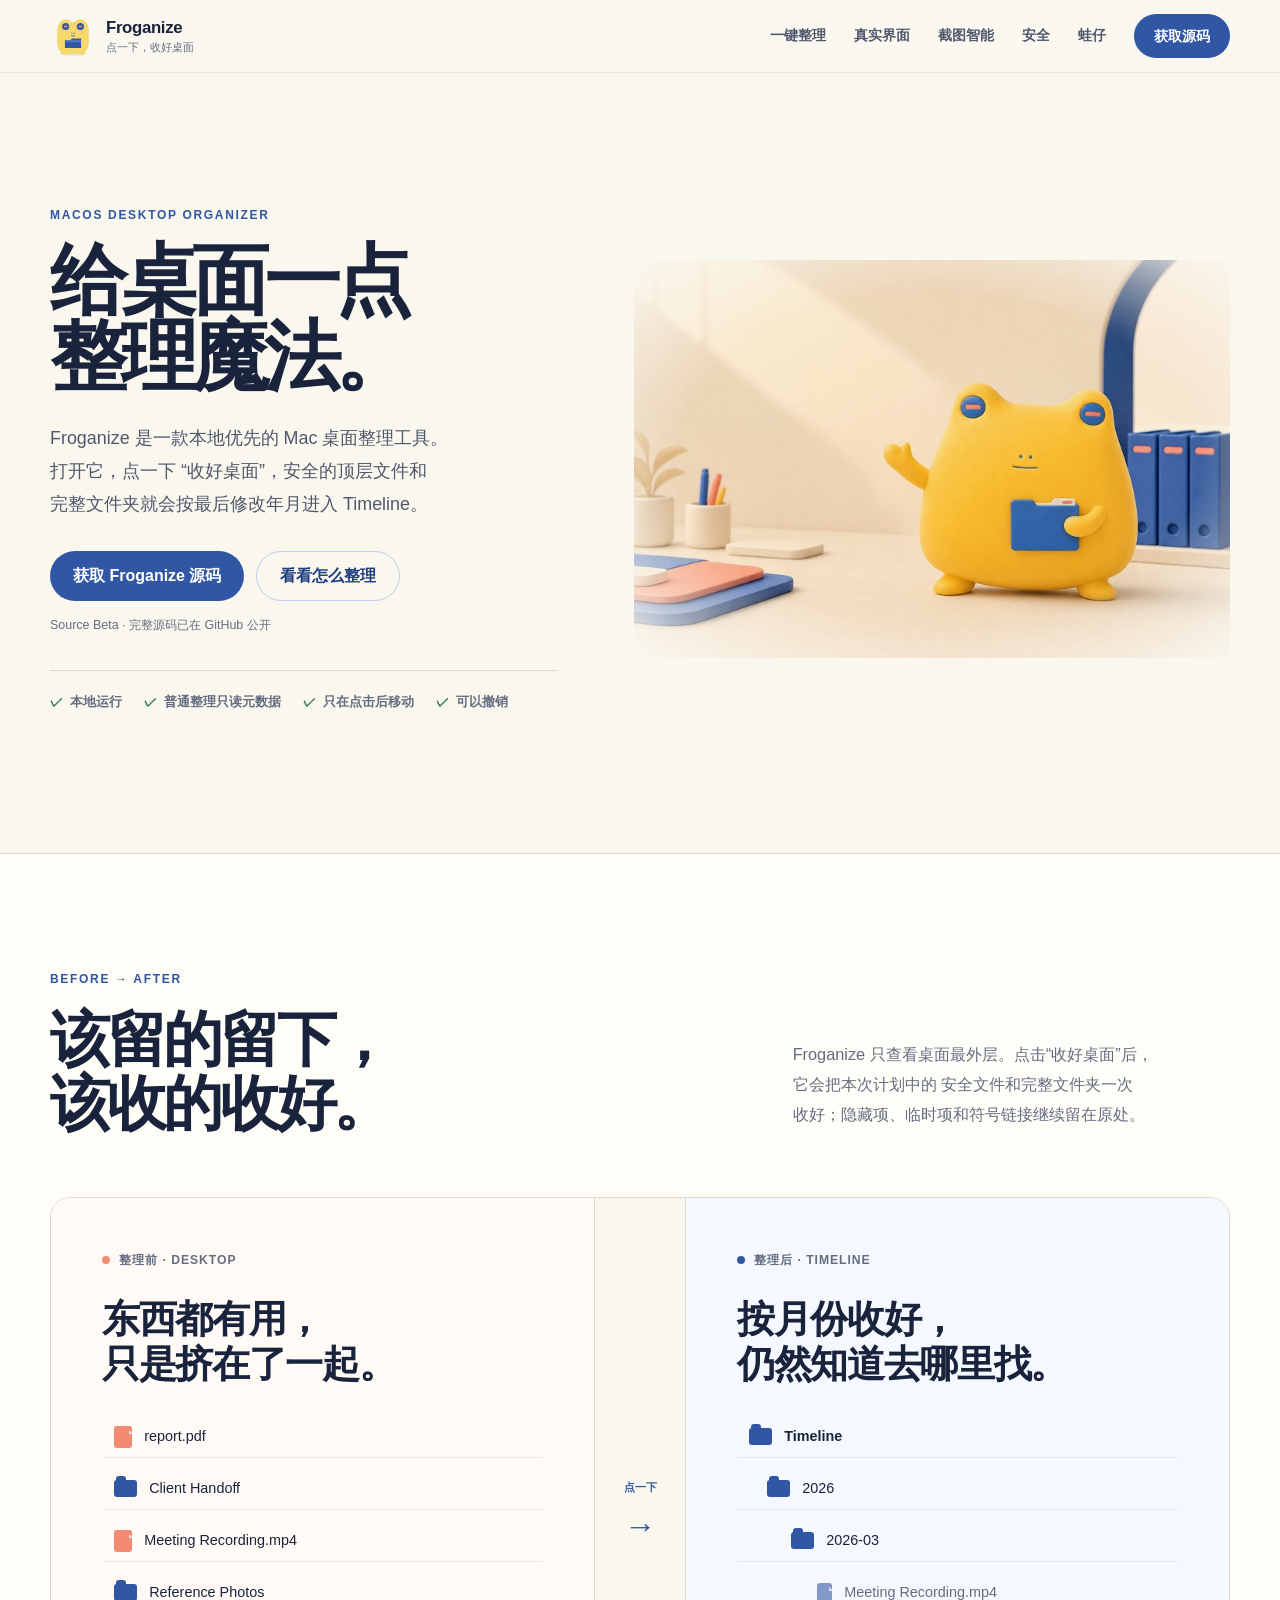
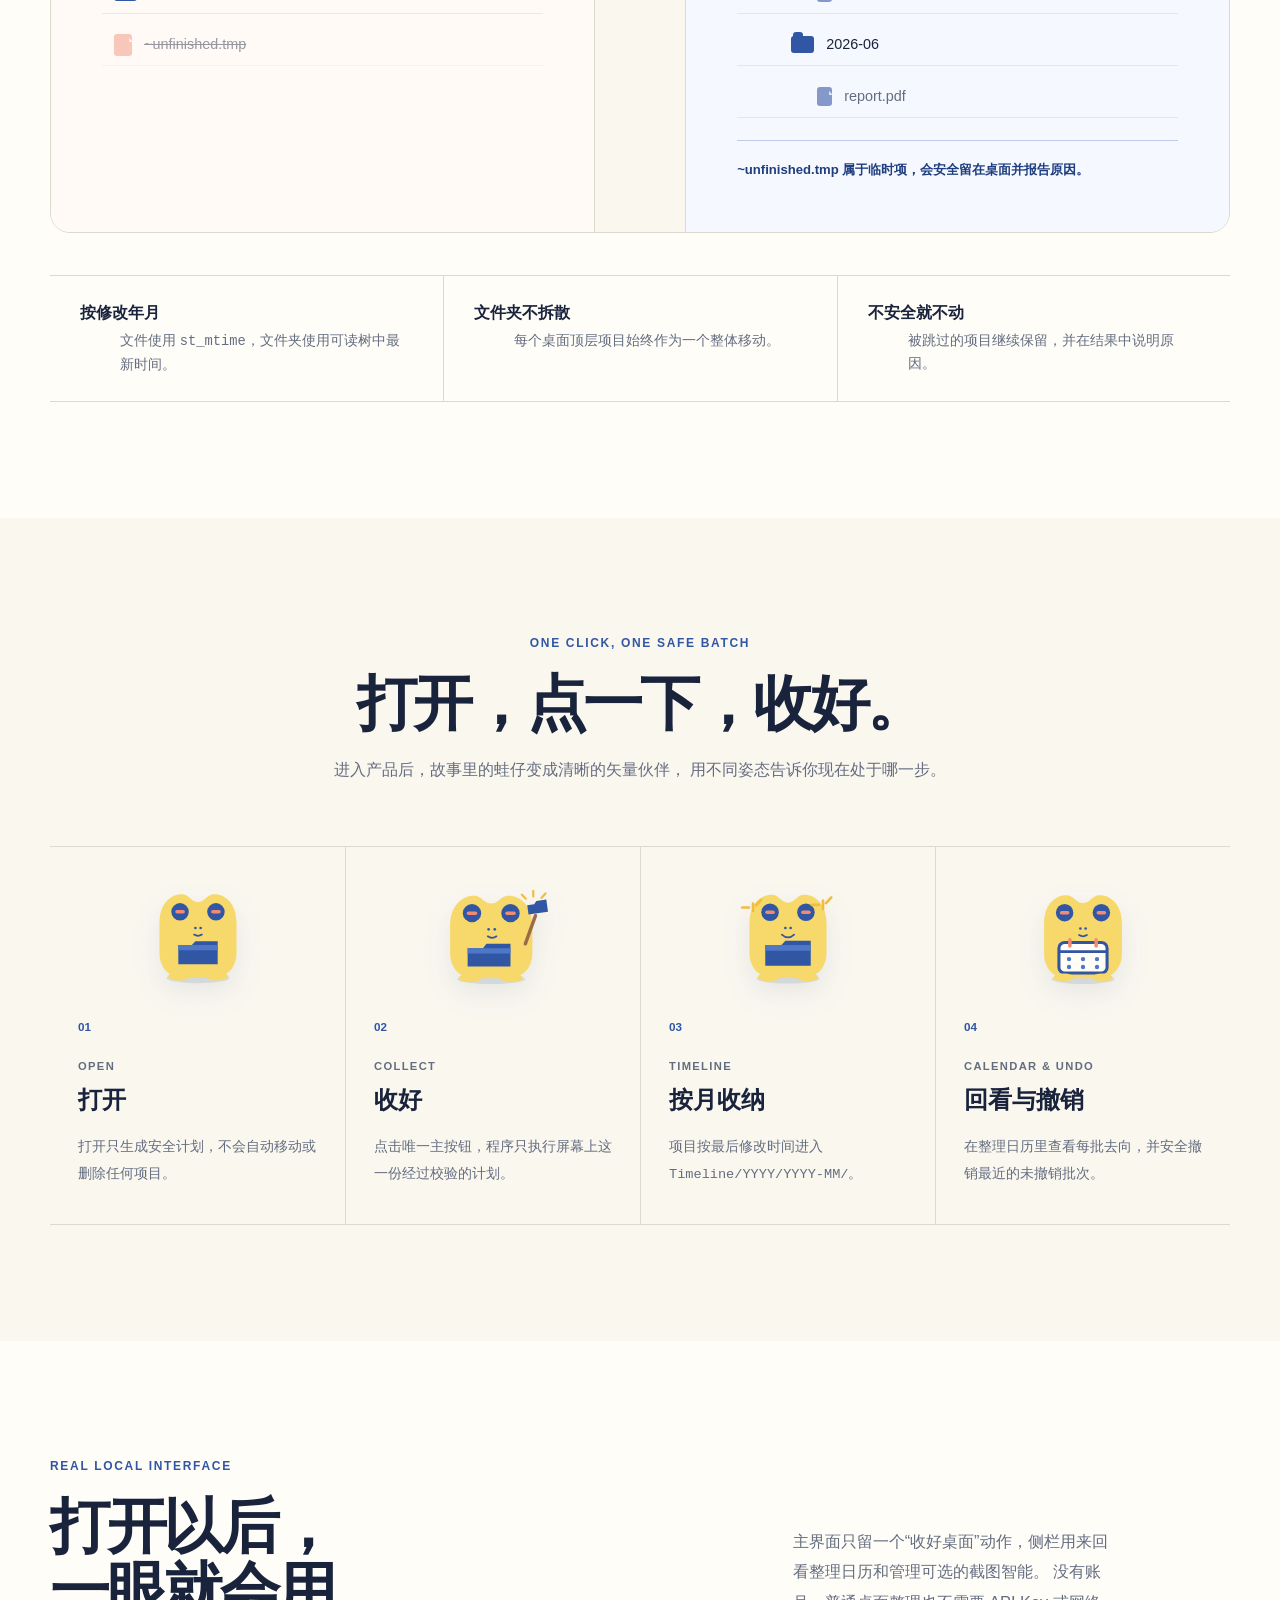
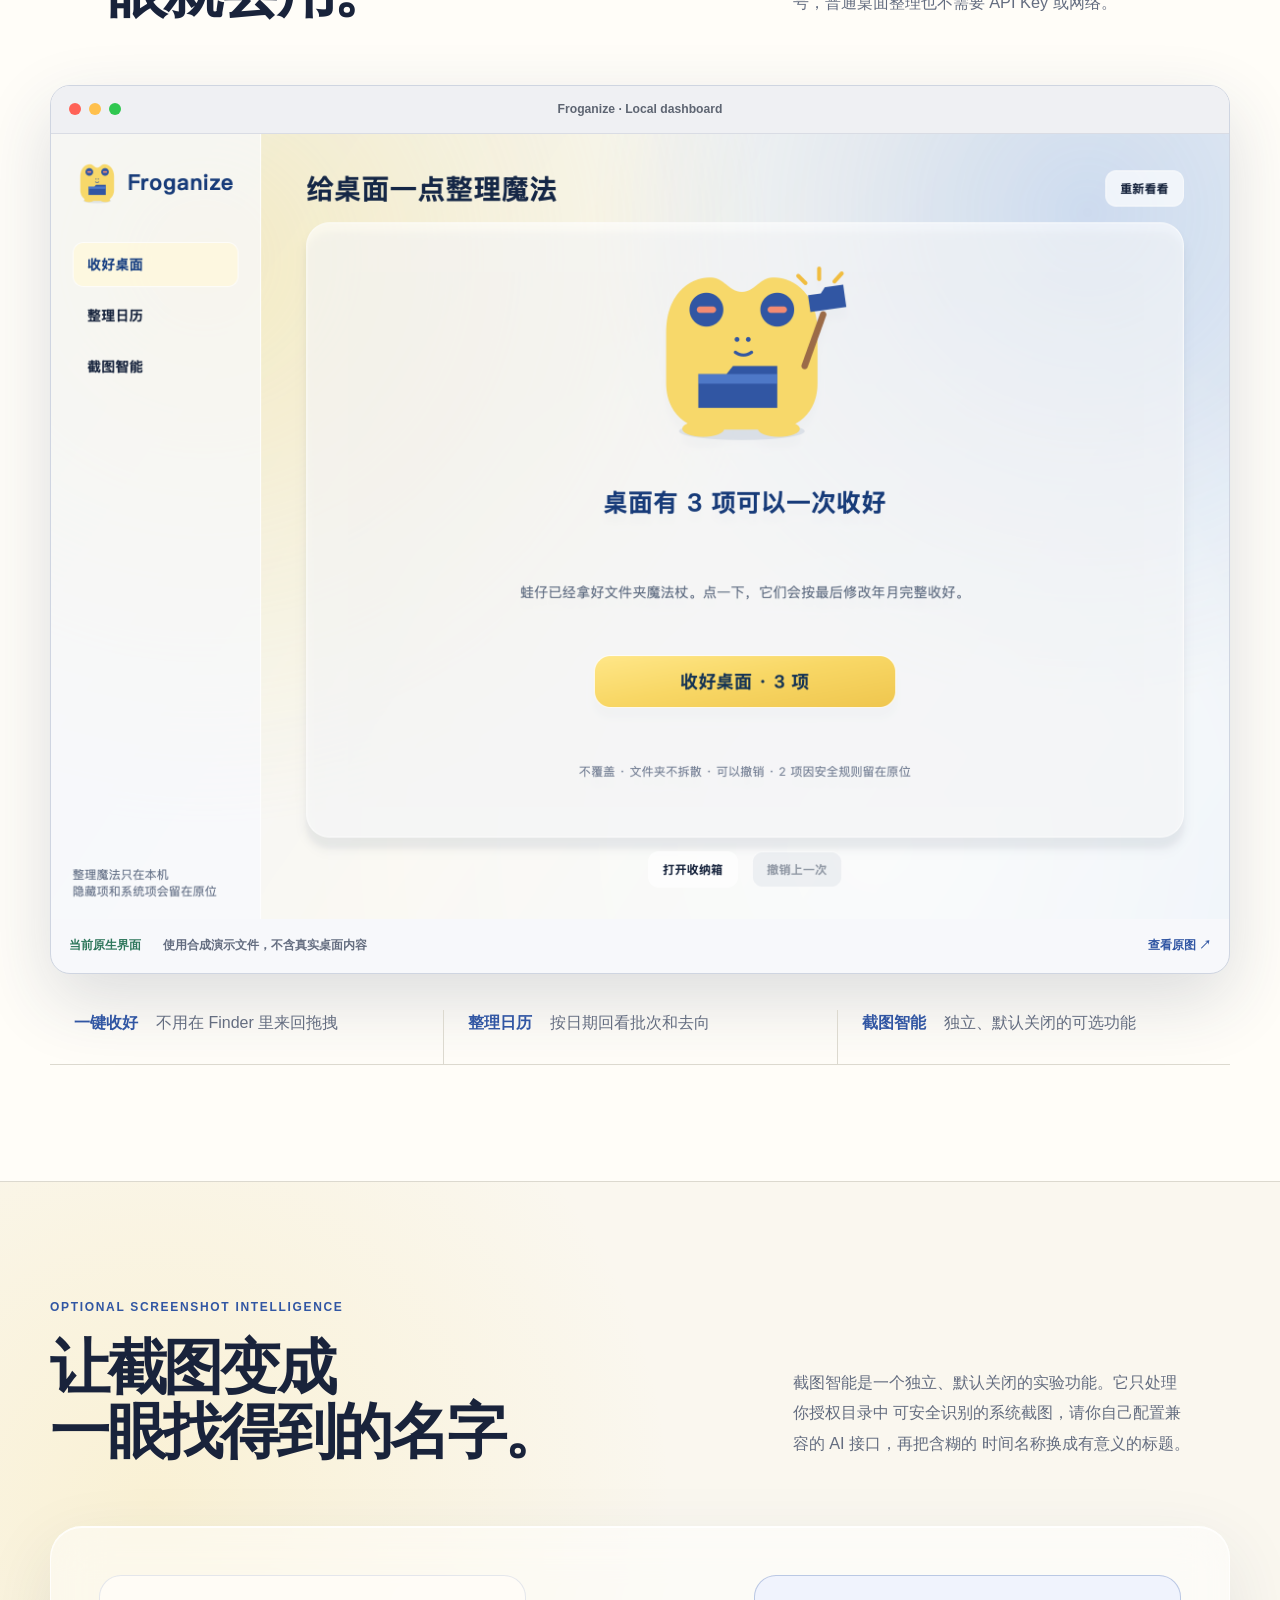
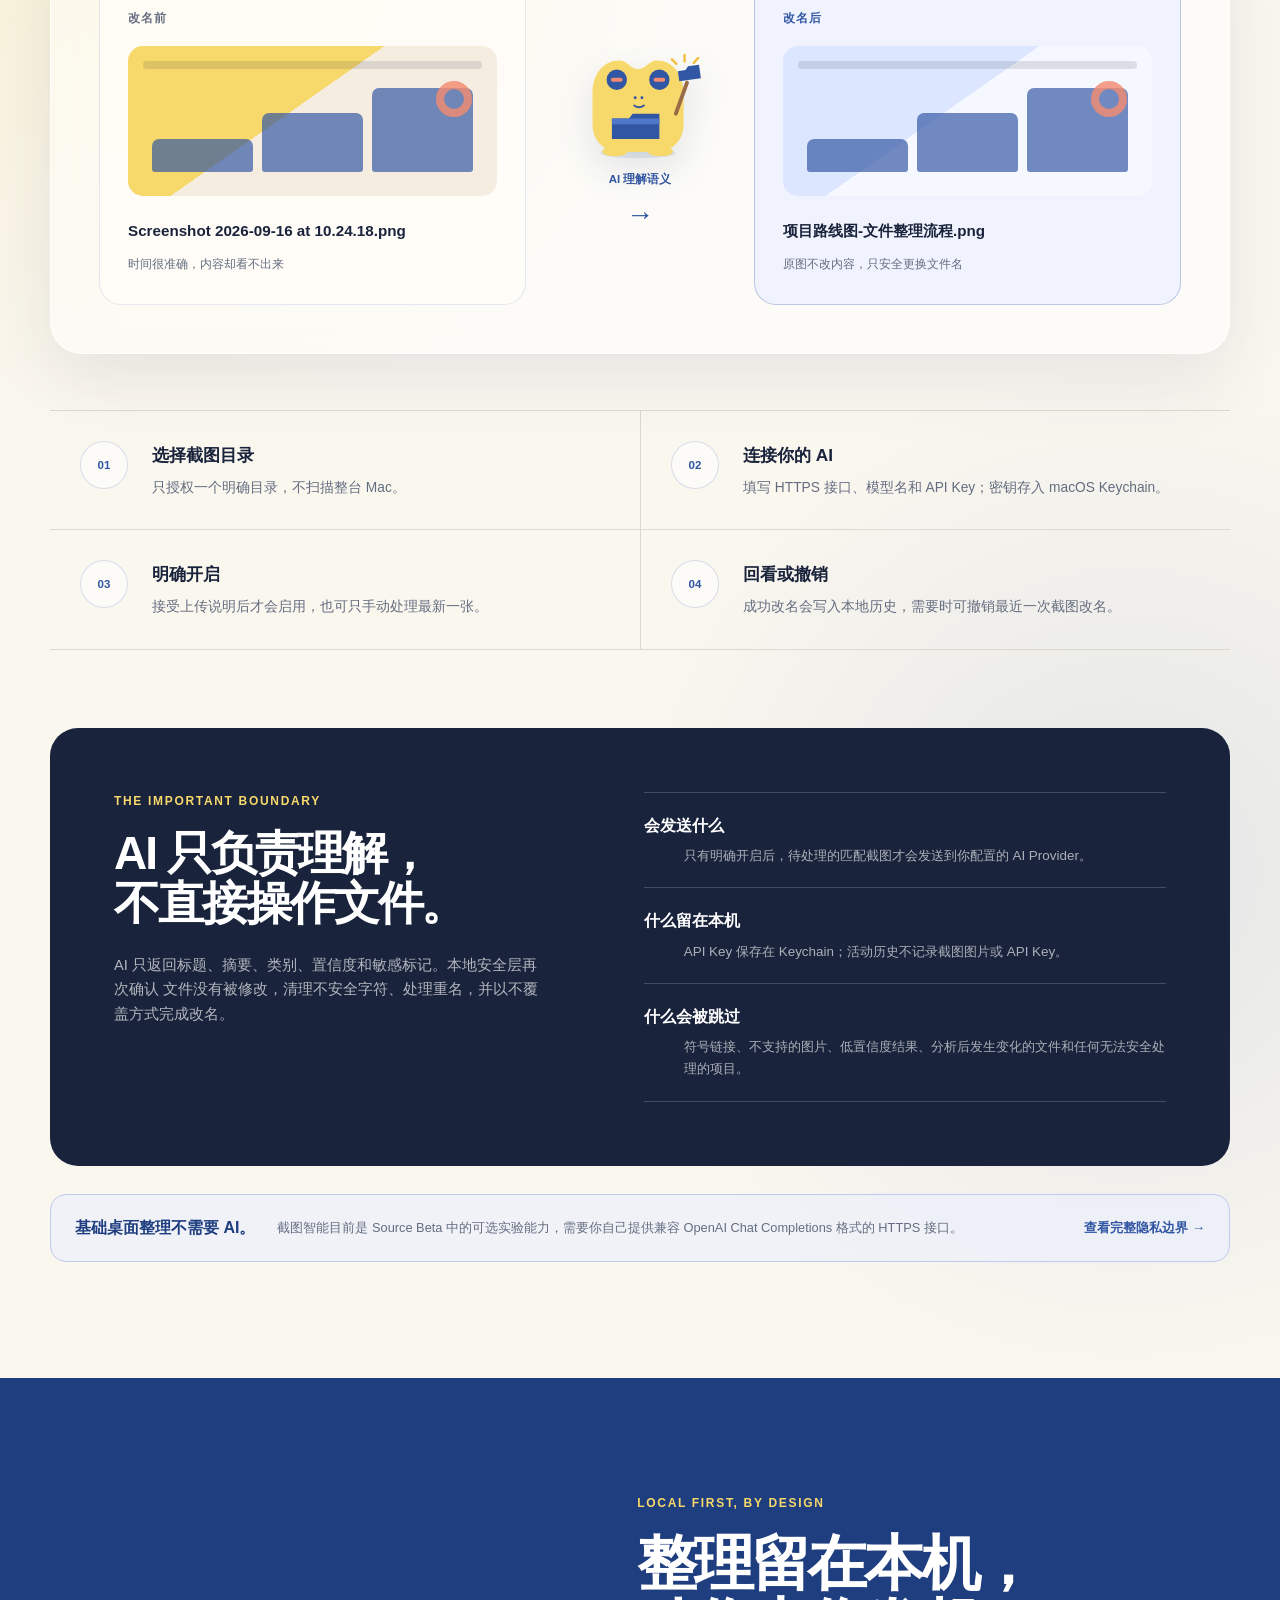
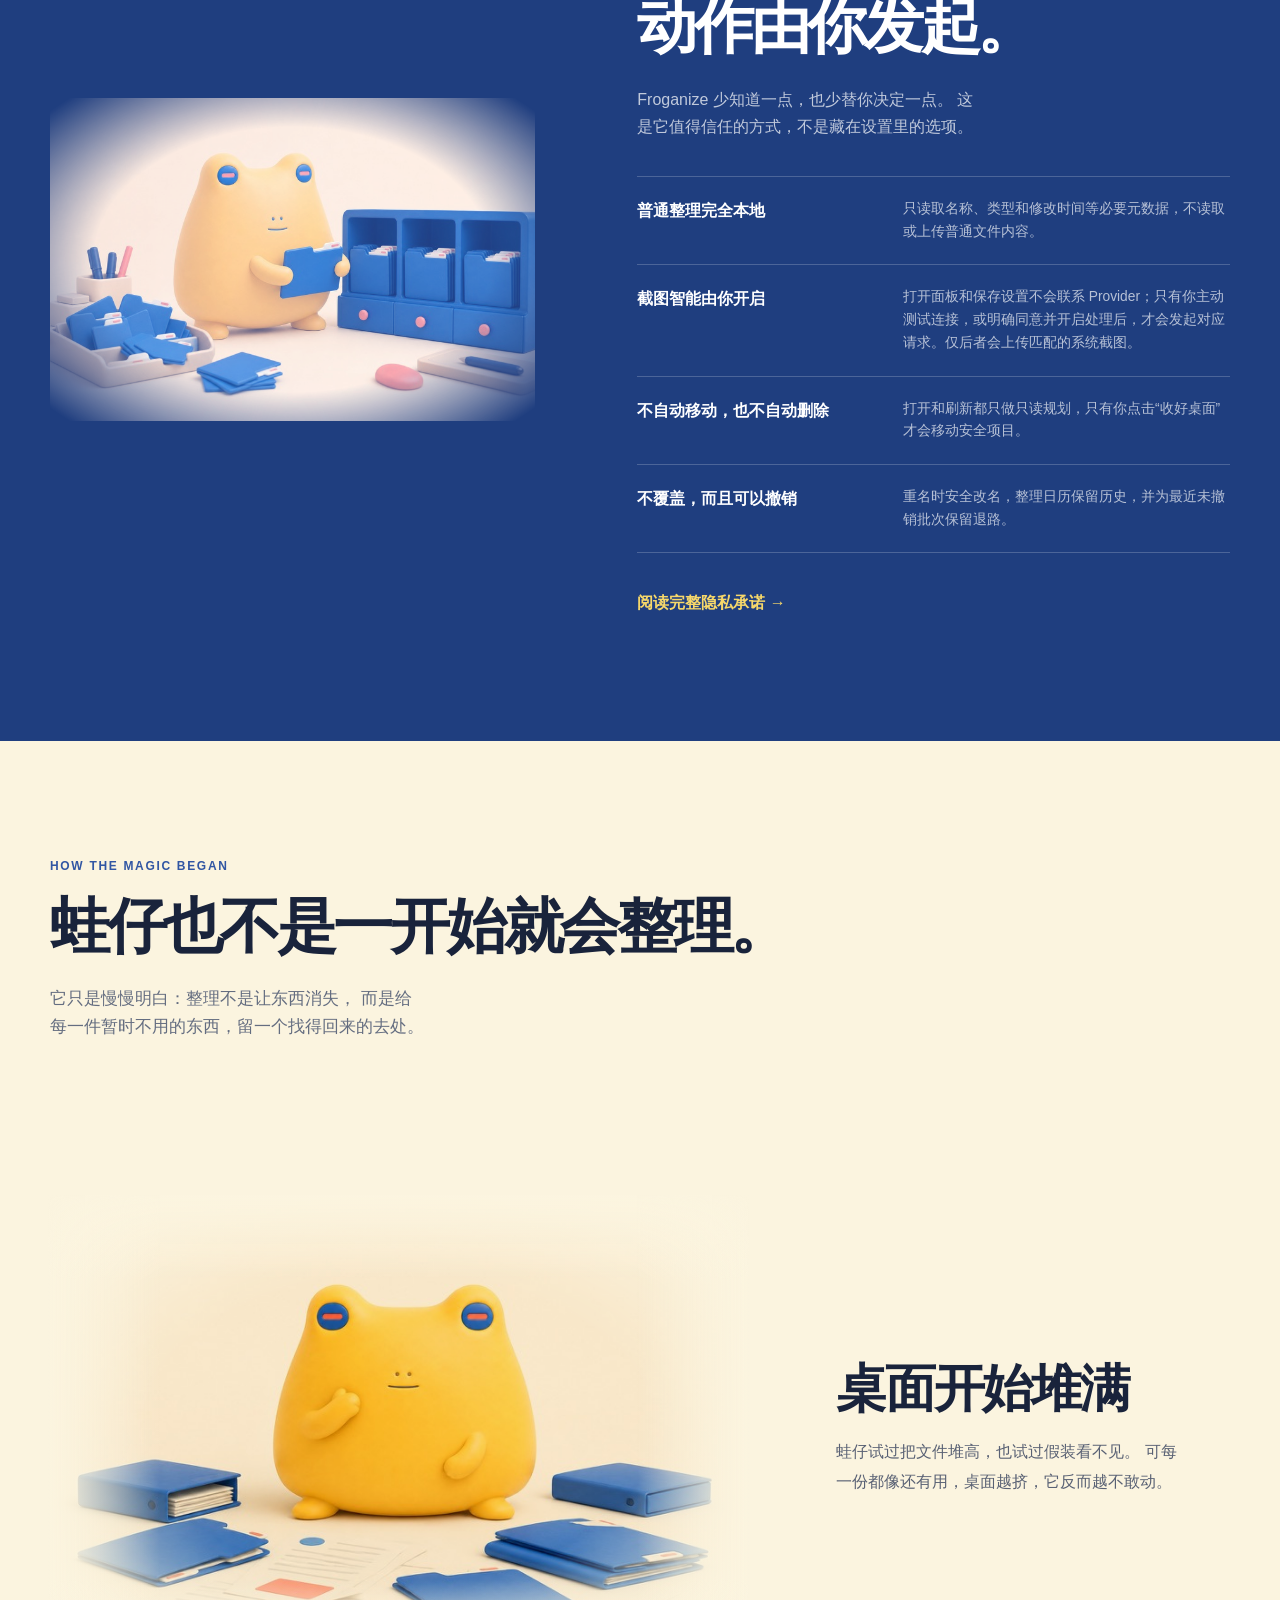
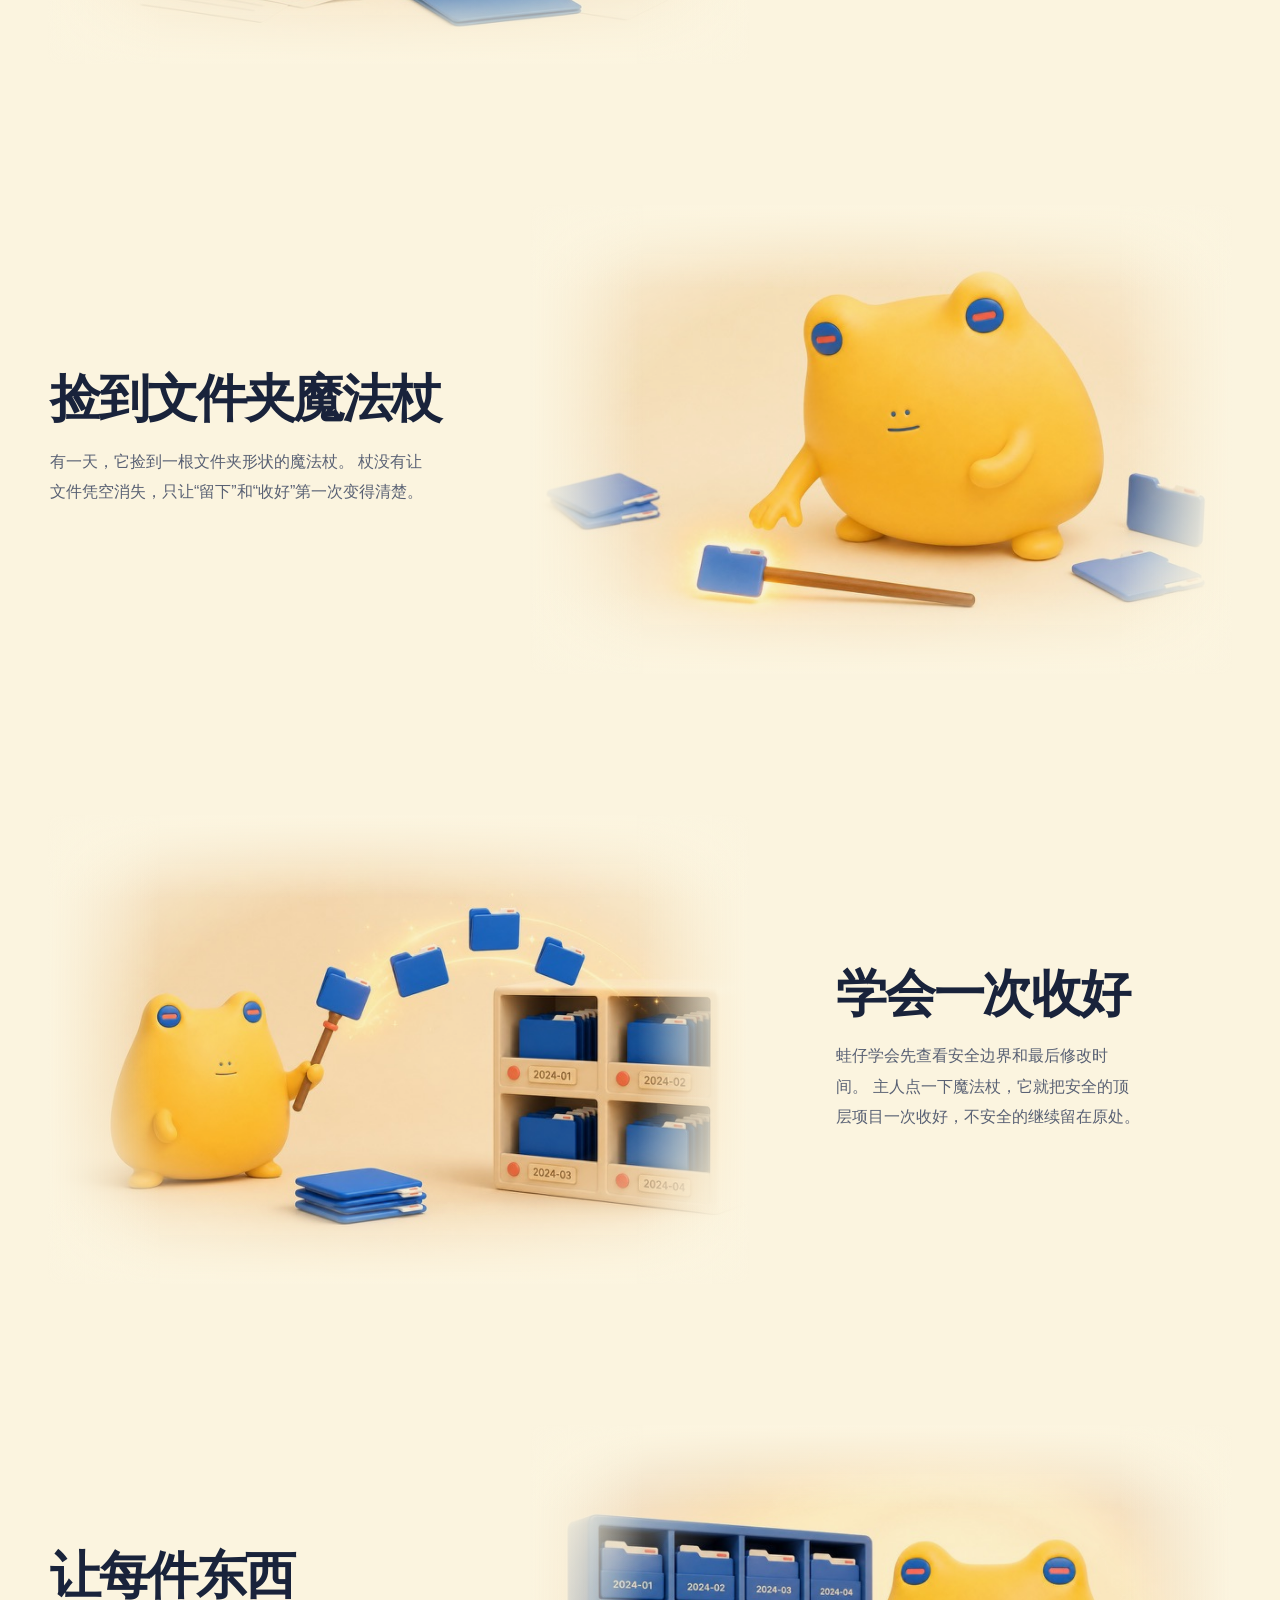
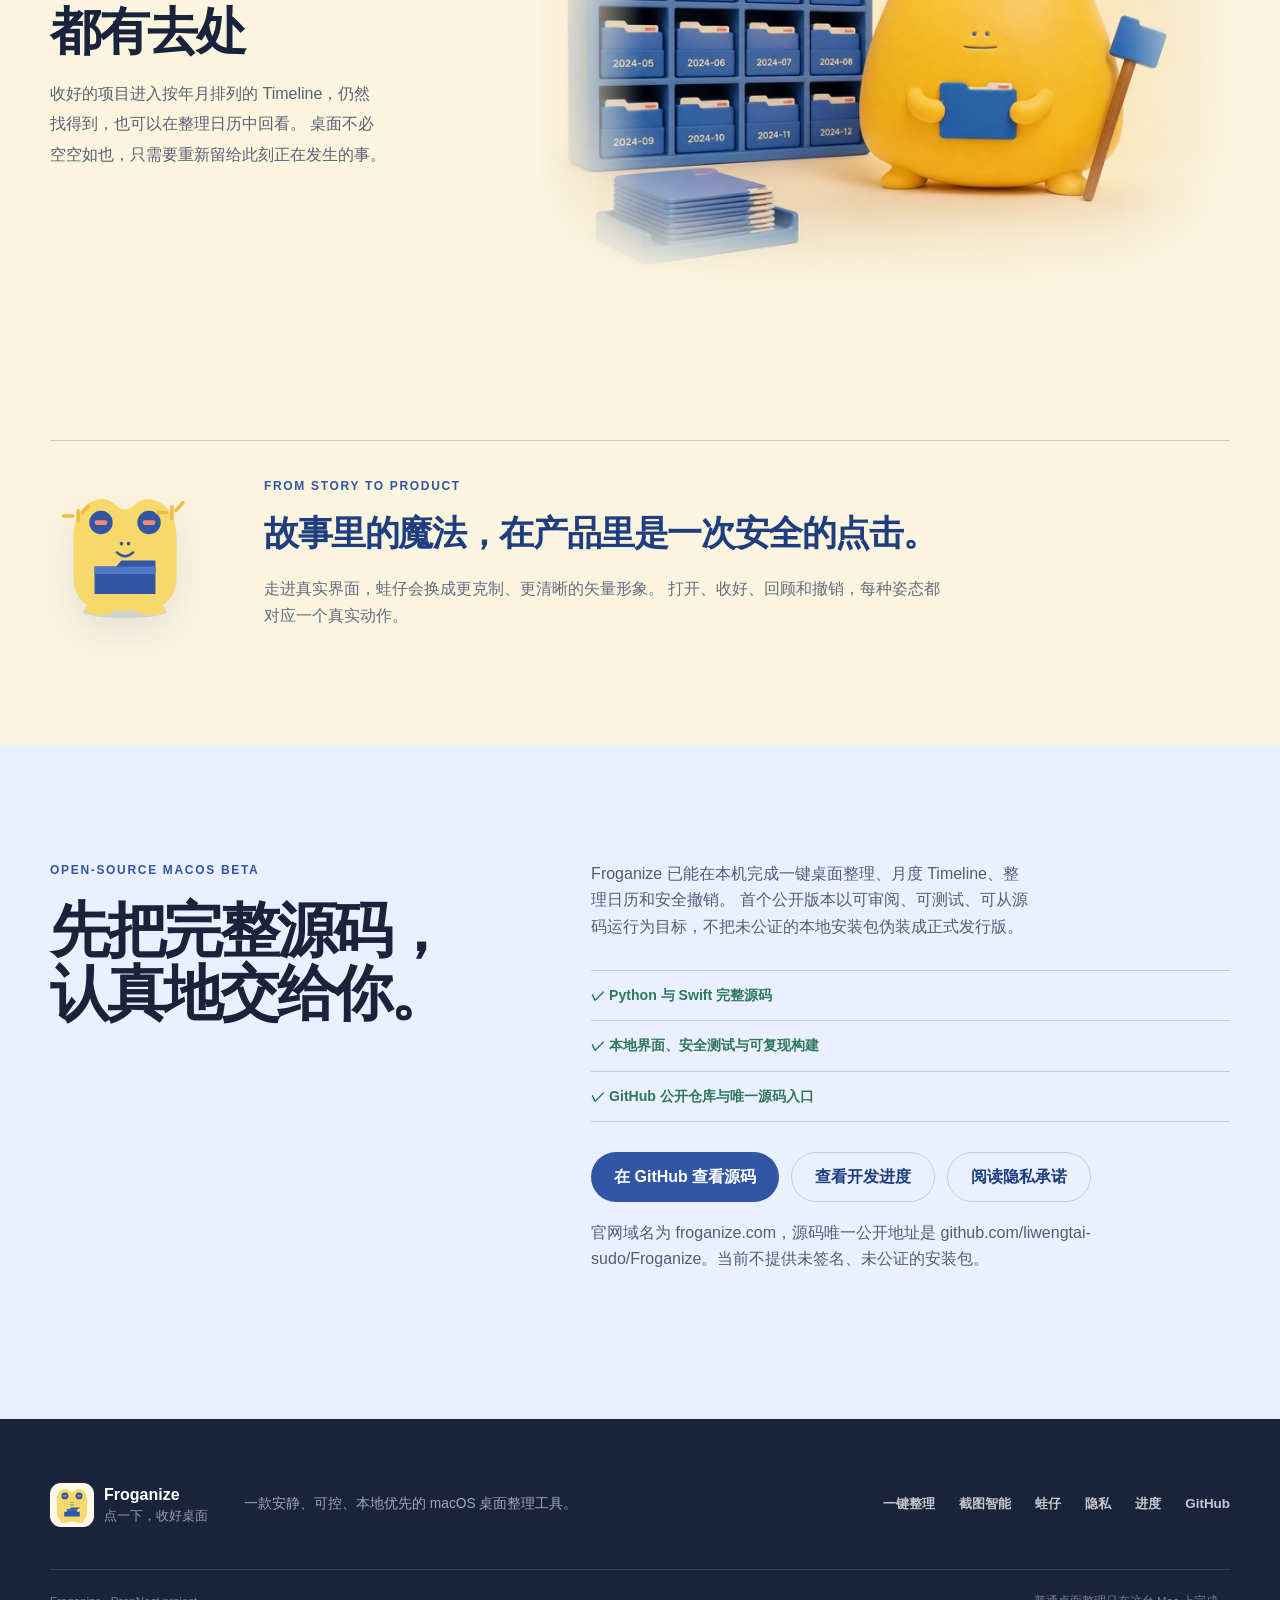
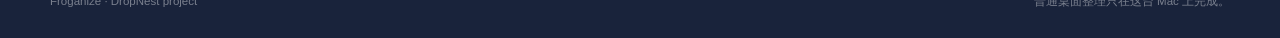
==== commit d35582d7: "Add screenshot intelligence website section" ====
--- a/website/index.html
+++ b/website/index.html
@@ -5,7 +5,7 @@
     <meta name="viewport" content="width=device-width, initial-scale=1">
     <meta
       name="description"
-      content="Froganize 是一款本地优先的 macOS 桌面整理工具。先评估、再建议、由你确认，最后安全收进月度时间线；最近一次整理可以撤销。"
+      content="Froganize 是一款本地优先的 macOS 桌面整理工具。点一下收好桌面，安全项目会按最后修改年月进入 Timeline，并可从整理日历回看和撤销。"
     >
     <meta name="theme-color" content="#faf7ef">
     <meta name="color-scheme" content="light">
@@ -15,19 +15,25 @@
     <meta property="og:title" content="Froganize — 给桌面一点整理魔法">
     <meta
       property="og:description"
-      content="先看清，再建议；你确认后，才把桌面项目安全收进对应月份。"
+      content="点一下收好桌面：按最后修改年月归档，不覆盖、文件夹不拆散，还可以撤销。"
     >
+    <meta property="og:url" content="https://www.froganize.com/">
+    <meta property="og:image" content="https://www.froganize.com/assets/social-preview.png">
+    <meta property="og:image:width" content="1280">
+    <meta property="og:image:height" content="640">
+    <meta property="og:image:alt" content="Froganize 蛙仔和桌面月度整理界面">
     <meta name="twitter:card" content="summary_large_image">
     <meta name="twitter:title" content="Froganize — 本地优先的 macOS 桌面整理工具">
     <meta
       name="twitter:description"
-      content="Inspect → Suggest → Confirm → Undo。整理决定始终在你手里。"
+      content="Open → Collect → Timeline → Undo。一次明确点击，把安全项目完整收好。"
     >
+    <meta name="twitter:image" content="https://www.froganize.com/assets/social-preview.png">
     <title>Froganize — 给桌面一点整理魔法</title>
+    <link rel="canonical" href="https://www.froganize.com/">
     <link rel="icon" type="image/svg+xml" href="./assets/froganize-mark.svg">
     <link rel="apple-touch-icon" href="./assets/apple-touch-icon.png">
     <link rel="stylesheet" href="./styles.css">
-    <!-- Public domain pending: add canonical, og:url and an absolute og:image URL before launch. -->
     <script type="application/ld+json">
       {
         "@context": "https://schema.org",
@@ -36,8 +42,10 @@
         "alternateName": "DropNest",
         "applicationCategory": "UtilitiesApplication",
         "operatingSystem": "macOS",
-        "softwareVersion": "0.3.0 Unified Prototype",
-        "description": "An intelligent, local-first macOS organizer with opt-in screenshot understanding and confirmed monthly archiving."
+        "softwareVersion": "0.3.0",
+        "url": "https://www.froganize.com/",
+        "image": "https://www.froganize.com/assets/social-preview.png",
+        "description": "A local-first macOS organizer that collects safe Desktop items into a monthly timeline with history and undo."
       }
     </script>
   </head>
@@ -52,18 +60,19 @@
           </span>
           <span class="brand-copy">
             <strong>Froganize</strong>
-            <small>先看清，再收好</small>
+            <small>点一下，收好桌面</small>
           </span>
         </a>
 
         <nav class="site-nav" aria-label="主要导航">
-          <a href="#workflow">怎么整理</a>
+          <a href="#workflow">一键整理</a>
           <a href="#product">真实界面</a>
+          <a href="#intelligence">截图智能</a>
           <a href="#safety">安全</a>
           <a href="#story">蛙仔</a>
         </nav>
 
-        <a class="header-download download-cta" href="#release">下载</a>
+        <a class="header-download download-cta" href="https://github.com/liwengtai-sudo/Froganize">获取源码</a>
 
         <details class="mobile-nav">
           <summary aria-label="打开网站导航">
@@ -72,11 +81,12 @@
             <span aria-hidden="true"></span>
           </summary>
           <nav aria-label="移动端导航">
-            <a href="#workflow">怎么整理</a>
+            <a href="#workflow">一键整理</a>
             <a href="#product">真实界面</a>
+            <a href="#intelligence">截图智能</a>
             <a href="#safety">安全原则</a>
             <a href="#story">认识蛙仔</a>
-            <a class="download-cta" href="#release">下载 Froganize</a>
+            <a class="download-cta" href="https://github.com/liwengtai-sudo/Froganize">获取 Froganize 源码</a>
           </nav>
         </details>
       </div>
@@ -88,18 +98,18 @@
           <p class="eyebrow">macOS Desktop Organizer</p>
           <h1>给桌面一点整理魔法。</h1>
           <p class="hero-lead">
-            Froganize 是一款本地优先的 Mac 桌面整理工具。它先评估哪些项目适合收起，
-            等你确认后，再按年份和月份安全整理。
+            Froganize 是一款本地优先的 Mac 桌面整理工具。打开它，点一下
+            “收好桌面”，安全的顶层文件和完整文件夹就会按最后修改年月进入 Timeline。
           </p>
           <div class="hero-actions">
-            <a class="button button-primary download-cta" href="#release">下载 Froganize</a>
+            <a class="button button-primary download-cta" href="https://github.com/liwengtai-sudo/Froganize">获取 Froganize 源码</a>
             <a class="button button-quiet" href="#transformation">看看怎么整理</a>
           </div>
-          <p class="preview-note">Developer Preview · 公开下载准备中</p>
+          <p class="preview-note">Source Beta · 完整源码已在 GitHub 公开</p>
           <ul class="trust-list" aria-label="Froganize 的四个基础原则">
             <li>本地运行</li>
             <li>普通整理只读元数据</li>
-            <li>确认后移动</li>
+            <li>只在点击后移动</li>
             <li>可以撤销</li>
           </ul>
         </div>
@@ -126,8 +136,8 @@
               <h2>该留的留下，<br>该收的收好。</h2>
             </div>
             <p>
-              Froganize 只评估桌面最外层。没有选中的项目继续留在原处，
-              只有你点头的文件和完整文件夹才会进入 Timeline。
+              Froganize 只查看桌面最外层。点击“收好桌面”后，它会把本次计划中的
+              安全文件和完整文件夹一次收好；隐藏项、临时项和符号链接继续留在原处。
             </p>
           </header>
 
@@ -145,7 +155,7 @@
             </article>
 
             <div class="confirm-bridge" aria-hidden="true">
-              <span>你确认</span>
+              <span>点一下</span>
               <i>→</i>
             </div>
 
@@ -160,14 +170,14 @@
                 <li class="depth-two"><span class="tree-folder"></span>2026-06</li>
                 <li class="depth-three"><span class="tree-file"></span>report.pdf</li>
               </ul>
-              <p class="stays-note">Client Handoff 没有勾选，仍留在桌面。</p>
-            </article>
-          </div>
-
-          <dl class="outcome-list" aria-label="一次评估的三个结果">
-            <div><dt>最近使用</dt><dd>7 天内修改过，默认保留。</dd></div>
-            <div><dt>建议收起</dt><dd>超过 7 个完整日未修改，等你选择。</dd></div>
-            <div><dt>无法安全判断</dt><dd>继续保留，并清楚说明原因。</dd></div>
+              <p class="stays-note">~unfinished.tmp 属于临时项，会安全留在桌面并报告原因。</p>
+            </article>
+          </div>
+
+          <dl class="outcome-list" aria-label="一键整理的三个原则">
+            <div><dt>按修改年月</dt><dd>文件使用 <code>st_mtime</code>，文件夹使用可读树中最新时间。</dd></div>
+            <div><dt>文件夹不拆散</dt><dd>每个桌面顶层项目始终作为一个整体移动。</dd></div>
+            <div><dt>不安全就不动</dt><dd>被跳过的项目继续保留，并在结果中说明原因。</dd></div>
           </dl>
         </div>
       </section>
@@ -175,8 +185,8 @@
       <section class="workflow-section section-block" id="workflow">
         <div class="page-width">
           <header class="section-heading centered-heading compact-heading">
-            <p class="eyebrow">One calm workflow</p>
-            <h2>先看清，再收好。</h2>
+            <p class="eyebrow">One click, one safe batch</p>
+            <h2>打开，点一下，收好。</h2>
             <p>
               进入产品后，故事里的蛙仔变成清晰的矢量伙伴，
               用不同姿态告诉你现在处于哪一步。
@@ -187,30 +197,30 @@
             <li>
               <img class="workflow-mascot" src="./assets/froganize-idle.svg" alt="蛙仔抱着文件夹，准备查看桌面" width="256" height="256" loading="lazy" decoding="async">
               <span>01</span>
-              <p>Inspect</p>
-              <h3>看清</h3>
-              <small>只评估桌面最外层；文件夹始终作为一个整体。</small>
+              <p>Open</p>
+              <h3>打开</h3>
+              <small>打开只生成安全计划，不会自动移动或删除任何项目。</small>
             </li>
             <li>
               <img class="workflow-mascot" src="./assets/froganize-organizing.svg" alt="蛙仔举起文件夹魔法杖，给出整理建议" width="256" height="256" loading="lazy" decoding="async">
               <span>02</span>
-              <p>Suggest</p>
-              <h3>建议</h3>
-              <small>根据修改时间给出理由，评估本身不会移动任何东西。</small>
+              <p>Collect</p>
+              <h3>收好</h3>
+              <small>点击唯一主按钮，程序只执行屏幕上这一份经过校验的计划。</small>
             </li>
             <li>
               <img class="workflow-mascot" src="./assets/froganize-success.svg" alt="蛙仔完成确认过的整理" width="256" height="256" loading="lazy" decoding="async">
               <span>03</span>
-              <p>Confirm</p>
-              <h3>确认</h3>
-              <small>默认不勾选；只有你选择并再次确认后才整理。</small>
+              <p>Timeline</p>
+              <h3>按月收纳</h3>
+              <small>项目按最后修改时间进入 <code>Timeline/YYYY/YYYY-MM/</code>。</small>
             </li>
             <li>
               <img class="workflow-mascot" src="./assets/froganize-calendar.svg" alt="蛙仔抱着日历，回看整理记录" width="256" height="256" loading="lazy" decoding="async">
               <span>04</span>
-              <p>Undo</p>
-              <h3>回看</h3>
-              <small>在整理日历里查看去向；安全撤销时遇到冲突也绝不覆盖。</small>
+              <p>Calendar &amp; Undo</p>
+              <h3>回看与撤销</h3>
+              <small>在整理日历里查看每批去向，并安全撤销最近的未撤销批次。</small>
             </li>
           </ol>
         </div>
@@ -224,8 +234,8 @@
               <h2>打开以后，<br>一眼就会用。</h2>
             </div>
             <p>
-              检查、选择和确认都在同一个本地页面里完成。
-              没有账号，没有云端控制台，也没有藏起来的自动整理开关。
+              主界面只留一个“收好桌面”动作，侧栏用来回看整理日历和管理可选的截图智能。
+              没有账号，普通桌面整理也不需要 API Key 或网络。
             </p>
           </header>
 
@@ -236,35 +246,127 @@
             </div>
             <a
               class="product-shot-link"
-              href="./assets/dashboard-ui.png"
+              href="./assets/native-dashboard.png"
               target="_blank"
               rel="noopener"
-              aria-label="在新标签页查看 Froganize 界面原图"
+              aria-label="在新标签页查看 Froganize 当前原生界面原图"
             >
-              <picture>
-                <source media="(max-width: 640px)" srcset="./assets/dashboard-ui-mobile.png" width="390" height="844">
-                <img
-                  src="./assets/dashboard-ui.png"
-                  alt="Froganize 真实本地界面，列出最近使用、建议收起和无法安全判断的项目"
-                  width="1440"
-                  height="560"
-                  loading="lazy"
-                  decoding="async"
-                >
-              </picture>
+              <img
+                src="./assets/native-dashboard.png"
+                alt="Froganize 当前原生界面，包含收好桌面、整理日历和截图智能三个入口"
+                width="2400"
+                height="1600"
+                loading="lazy"
+                decoding="async"
+              >
             </a>
             <figcaption>
-              <span>本机服务正常</span>
+              <span>当前原生界面</span>
               <strong>使用合成演示文件，不含真实桌面内容</strong>
-              <a href="./assets/dashboard-ui.png" target="_blank" rel="noopener">查看原图 ↗</a>
+              <a href="./assets/native-dashboard.png" target="_blank" rel="noopener">查看原图 ↗</a>
             </figcaption>
           </figure>
 
           <ul class="product-points" aria-label="本地界面的三个重点">
-            <li><strong>评估</strong><span>每个结果都说明理由</span></li>
-            <li><strong>选择</strong><span>每次都从未选中开始</span></li>
-            <li><strong>确认</strong><span>移动前再看一次清单</span></li>
+            <li><strong>一键收好</strong><span>不用在 Finder 里来回拖拽</span></li>
+            <li><strong>整理日历</strong><span>按日期回看批次和去向</span></li>
+            <li><strong>截图智能</strong><span>独立、默认关闭的可选功能</span></li>
           </ul>
+        </div>
+      </section>
+
+      <section class="intelligence-section section-block" id="intelligence">
+        <div class="page-width">
+          <header class="section-heading split-heading intelligence-heading">
+            <div>
+              <p class="eyebrow">Optional Screenshot Intelligence</p>
+              <h2>让截图变成<br><span>一眼找得到的名字。</span></h2>
+            </div>
+            <p>
+              截图智能是一个独立、默认关闭的实验功能。它只处理你授权目录中
+              可安全识别的系统截图，请你自己配置兼容的 AI 接口，再把含糊的
+              时间名称换成有意义的标题。
+            </p>
+          </header>
+
+          <div class="rename-demo" aria-label="截图智能改名前后示意">
+            <article class="rename-file rename-before">
+              <span class="rename-kicker">改名前</span>
+              <div class="screenshot-thumbnail" aria-hidden="true">
+                <span></span><span></span><span></span>
+                <i></i>
+              </div>
+              <p>Screenshot 2026-09-16 at 10.24.18.png</p>
+              <small>时间很准确，内容却看不出来</small>
+            </article>
+
+            <div class="rename-magic" aria-hidden="true">
+              <img src="./assets/froganize-organizing.svg" alt="" width="256" height="256" loading="lazy" decoding="async">
+              <span>AI 理解语义</span>
+              <i>→</i>
+            </div>
+
+            <article class="rename-file rename-after">
+              <span class="rename-kicker">改名后</span>
+              <div class="screenshot-thumbnail named" aria-hidden="true">
+                <span></span><span></span><span></span>
+                <i></i>
+              </div>
+              <p>项目路线图-文件整理流程.png</p>
+              <small>原图不改内容，只安全更换文件名</small>
+            </article>
+          </div>
+
+          <ol class="intelligence-steps" aria-label="使用截图智能的四个步骤">
+            <li>
+              <span>01</span>
+              <div><h3>选择截图目录</h3><p>只授权一个明确目录，不扫描整台 Mac。</p></div>
+            </li>
+            <li>
+              <span>02</span>
+              <div><h3>连接你的 AI</h3><p>填写 HTTPS 接口、模型名和 API Key；密钥存入 macOS Keychain。</p></div>
+            </li>
+            <li>
+              <span>03</span>
+              <div><h3>明确开启</h3><p>接受上传说明后才会启用，也可只手动处理最新一张。</p></div>
+            </li>
+            <li>
+              <span>04</span>
+              <div><h3>回看或撤销</h3><p>成功改名会写入本地历史，需要时可撤销最近一次截图改名。</p></div>
+            </li>
+          </ol>
+
+          <div class="intelligence-boundary">
+            <div class="boundary-copy">
+              <p class="eyebrow">The important boundary</p>
+              <h3>AI 只负责理解，<br>不直接操作文件。</h3>
+              <p>
+                AI 只返回标题、摘要、类别、置信度和敏感标记。本地安全层再次确认
+                文件没有被修改，清理不安全字符、处理重名，并以不覆盖方式完成改名。
+              </p>
+            </div>
+
+            <dl class="boundary-list">
+              <div>
+                <dt>会发送什么</dt>
+                <dd>只有明确开启后，待处理的匹配截图才会发送到你配置的 AI Provider。</dd>
+              </div>
+              <div>
+                <dt>什么留在本机</dt>
+                <dd>API Key 保存在 Keychain；活动历史不记录截图图片或 API Key。</dd>
+              </div>
+              <div>
+                <dt>什么会被跳过</dt>
+                <dd>符号链接、不支持的图片、低置信度结果、分析后发生变化的文件和任何无法安全处理的项目。</dd>
+              </div>
+            </dl>
+          </div>
+
+          <div class="intelligence-note">
+            <strong>基础桌面整理不需要 AI。</strong>
+            <span>截图智能目前是 Source Beta 中的可选实验能力，需要你自己提供兼容 OpenAI Chat Completions 格式的 HTTPS 接口。</span>
+            <a href="./privacy.html">查看完整隐私边界 →</a>
+          </div>
         </div>
       </section>
 
@@ -285,7 +387,7 @@
 
           <div class="safety-copy">
             <p class="eyebrow">Local First, by design</p>
-            <h2>整理留在本机，<br>选择留给你。</h2>
+            <h2>整理留在本机，<br>动作由你发起。</h2>
             <p class="safety-lead">
               Froganize 少知道一点，也少替你决定一点。
               这是它值得信任的方式，不是藏在设置里的选项。
@@ -293,8 +395,8 @@
             <dl class="safety-list">
               <div><dt>普通整理完全本地</dt><dd>只读取名称、类型和修改时间等必要元数据，不读取或上传普通文件内容。</dd></div>
               <div><dt>截图智能由你开启</dt><dd>打开面板和保存设置不会联系 Provider；只有你主动测试连接，或明确同意并开启处理后，才会发起对应请求。仅后者会上传匹配的系统截图。</dd></div>
-              <div><dt>不自动移动，也不自动删除</dt><dd>刷新只做评估，真正改变前必须由你确认。</dd></div>
-              <div><dt>不覆盖，而且可以撤销</dt><dd>重名时安全改名，为最近一次成功整理保留退路。</dd></div>
+              <div><dt>不自动移动，也不自动删除</dt><dd>打开和刷新都只做只读规划，只有你点击“收好桌面”才会移动安全项目。</dd></div>
+              <div><dt>不覆盖，而且可以撤销</dt><dd>重名时安全改名，整理日历保留历史，并为最近未撤销批次保留退路。</dd></div>
             </dl>
             <a class="text-link" href="./privacy.html">阅读完整隐私承诺 →</a>
           </div>
@@ -371,10 +473,10 @@
                 >
               </figure>
               <div class="story-copy">
-                <h3>先看清，再建议</h3>
+                <h3>学会一次收好</h3>
                 <p>
-                  蛙仔学会先看修改时间：最近 7 天用过的继续留在眼前，
-                  更久没动的只提出建议。主人不点头，它就绝不挥动魔法杖。
+                  蛙仔学会先查看安全边界和最后修改时间。
+                  主人点一下魔法杖，它就把安全的顶层项目一次收好，不安全的继续留在原处。
                 </p>
               </div>
             </article>
@@ -395,7 +497,7 @@
               <div class="story-copy">
                 <h3>让每件东西都有去处</h3>
                 <p>
-                  确认过的项目进入按年月排列的 Timeline，仍然找得到，也可以撤销。
+                  收好的项目进入按年月排列的 Timeline，仍然找得到，也可以在整理日历中回看。
                   桌面不必空空如也，只需要重新留给此刻正在发生的事。
                 </p>
               </div>
@@ -406,10 +508,10 @@
             <img src="./assets/froganize-success.svg" alt="整理完成的矢量蛙仔" width="256" height="256" loading="lazy" decoding="async">
             <div>
               <p class="eyebrow">From story to product</p>
-              <p class="story-ending">故事里的魔法，在产品里叫作可控。</p>
+              <p class="story-ending">故事里的魔法，在产品里是一次安全的点击。</p>
               <p>
                 走进真实界面，蛙仔会换成更克制、更清晰的矢量形象。
-                看、收、回顾和撤销，每种姿态都对应一个真实动作。
+                打开、收好、回顾和撤销，每种姿态都对应一个真实动作。
               </p>
             </div>
           </div>
@@ -419,24 +521,25 @@
       <section class="release-section section-block" id="release">
         <div class="page-width release-layout">
           <div class="release-copy">
-            <p class="eyebrow">macOS Developer Preview</p>
-            <h2>下载还差最后几项安全准备。</h2>
+            <p class="eyebrow">Open-source macOS beta</p>
+            <h2>先把完整源码，认真地交给你。</h2>
           </div>
           <div class="release-detail">
             <p>
-              Froganize 已能在本机完成评估、确认整理和撤销。公开安装包仍需完成
-              Developer ID 签名、公证和另一台 Mac 的安装验证。
+              Froganize 已能在本机完成一键桌面整理、月度 Timeline、整理日历和安全撤销。
+              首个公开版本以可审阅、可测试、可从源码运行为目标，不把未公证的本地安装包伪装成正式发行版。
             </p>
             <ul class="release-status" aria-label="公开下载准备状态">
-              <li>✓ 核心整理流程</li>
-              <li>✓ 本地界面与安全测试</li>
-              <li class="pending">○ 签名、公证与公开下载</li>
+              <li>✓ Python 与 Swift 完整源码</li>
+              <li>✓ 本地界面、安全测试与可复现构建</li>
+              <li>✓ GitHub 公开仓库与唯一源码入口</li>
             </ul>
             <div class="release-actions">
-              <a class="button button-primary" href="./changelog.html">查看开发进度</a>
+              <a class="button button-primary download-cta" href="https://github.com/liwengtai-sudo/Froganize">在 GitHub 查看源码</a>
+              <a class="button button-quiet" href="./changelog.html">查看开发进度</a>
               <a class="button button-quiet" href="./privacy.html">阅读隐私承诺</a>
             </div>
-            <p class="release-honesty">GitHub 地址与公开下载地址确认后再开放，不使用占位链接。</p>
+            <p class="release-honesty">官网域名为 froganize.com，源码唯一公开地址是 github.com/liwengtai-sudo/Froganize。当前不提供未签名、未公证的安装包。</p>
           </div>
         </div>
       </section>
@@ -446,19 +549,21 @@
       <div class="page-width footer-main">
         <a class="brand footer-brand" href="#top">
           <img src="./assets/froganize-mark.svg" alt="" width="44" height="44">
-          <span><strong>Froganize</strong><small>先看清，再收好</small></span>
+          <span><strong>Froganize</strong><small>点一下，收好桌面</small></span>
         </a>
         <p>一款安静、可控、本地优先的 macOS 桌面整理工具。</p>
         <nav aria-label="页脚导航">
-          <a href="#workflow">怎么整理</a>
+          <a href="#workflow">一键整理</a>
+          <a href="#intelligence">截图智能</a>
           <a href="#story">蛙仔</a>
           <a href="./privacy.html">隐私</a>
           <a href="./changelog.html">进度</a>
+          <a href="https://github.com/liwengtai-sudo/Froganize">GitHub</a>
         </nav>
       </div>
       <div class="page-width footer-bottom">
         <span>Froganize · DropNest project</span>
-        <span>所有判断与整理都只在这台 Mac 上完成。</span>
+        <span>普通桌面整理只在这台 Mac 上完成。</span>
       </div>
     </footer>
   </body>
--- a/website/styles.css
+++ b/website/styles.css
@@ -814,6 +814,283 @@
   color: var(--muted);
 }
 
+.intelligence-section {
+  overflow: clip;
+  border-top: 1px solid var(--line);
+  background:
+    radial-gradient(circle at 12% 18%, rgba(247, 216, 106, 0.2), transparent 28%),
+    radial-gradient(circle at 88% 72%, rgba(49, 86, 163, 0.11), transparent 30%),
+    var(--canvas);
+}
+
+.intelligence-heading > p {
+  max-width: 520px;
+}
+
+.intelligence-heading h2 span {
+  white-space: nowrap;
+}
+
+.rename-demo {
+  display: grid;
+  grid-template-columns: minmax(0, 1fr) 180px minmax(0, 1fr);
+  align-items: center;
+  gap: 24px;
+  padding: clamp(24px, 4vw, 48px);
+  border: 1px solid rgba(255, 255, 255, 0.78);
+  border-radius: 32px;
+  background: rgba(255, 255, 255, 0.48);
+  box-shadow:
+    0 24px 70px rgba(35, 54, 94, 0.1),
+    inset 0 1px 0 rgba(255, 255, 255, 0.86);
+  -webkit-backdrop-filter: blur(24px);
+  backdrop-filter: blur(24px);
+}
+
+.rename-file {
+  min-width: 0;
+  padding: 28px;
+  border: 1px solid rgba(49, 86, 163, 0.13);
+  border-radius: 22px;
+  background: rgba(255, 253, 248, 0.82);
+}
+
+.rename-after {
+  border-color: rgba(49, 86, 163, 0.28);
+  background: rgba(234, 240, 255, 0.72);
+}
+
+.rename-kicker {
+  display: inline-flex;
+  margin-bottom: 18px;
+  color: var(--muted);
+  font-size: 0.72rem;
+  font-weight: 850;
+  letter-spacing: 0.1em;
+}
+
+.rename-after .rename-kicker {
+  color: var(--cobalt);
+}
+
+.screenshot-thumbnail {
+  position: relative;
+  display: grid;
+  height: 150px;
+  grid-template-columns: repeat(3, 1fr);
+  align-items: end;
+  gap: 9px;
+  overflow: hidden;
+  margin-bottom: 22px;
+  padding: 24px;
+  border-radius: 15px;
+  background: linear-gradient(145deg, #f7d86a 0 44%, #f5ede0 44% 100%);
+}
+
+.screenshot-thumbnail::before {
+  content: "";
+  position: absolute;
+  inset: 15px 15px auto;
+  height: 8px;
+  border-radius: 999px;
+  background: rgba(25, 35, 59, 0.12);
+}
+
+.screenshot-thumbnail span {
+  height: 32%;
+  border-radius: 7px 7px 3px 3px;
+  background: rgba(49, 86, 163, 0.68);
+}
+
+.screenshot-thumbnail span:nth-child(2) {
+  height: 58%;
+}
+
+.screenshot-thumbnail span:nth-child(3) {
+  height: 82%;
+}
+
+.screenshot-thumbnail i {
+  position: absolute;
+  top: 35px;
+  right: 25px;
+  width: 36px;
+  height: 36px;
+  border: 8px solid rgba(243, 139, 114, 0.82);
+  border-radius: 50%;
+}
+
+.screenshot-thumbnail.named {
+  background: linear-gradient(145deg, #dce6ff 0 44%, #f6f8ff 44% 100%);
+}
+
+.rename-file p {
+  overflow-wrap: anywhere;
+  margin-bottom: 7px;
+  color: var(--ink);
+  font-size: 0.95rem;
+  font-weight: 800;
+}
+
+.rename-file small {
+  color: var(--muted);
+  font-size: 0.78rem;
+}
+
+.rename-magic {
+  display: grid;
+  justify-items: center;
+  color: var(--cobalt);
+  text-align: center;
+}
+
+.rename-magic img {
+  width: 124px;
+  height: 124px;
+  object-fit: contain;
+  filter: drop-shadow(0 14px 18px rgba(31, 62, 127, 0.12));
+}
+
+.rename-magic span {
+  margin-top: 4px;
+  font-size: 0.72rem;
+  font-weight: 850;
+}
+
+.rename-magic i {
+  margin-top: 3px;
+  font-size: 1.75rem;
+  font-style: normal;
+}
+
+.intelligence-steps {
+  display: grid;
+  grid-template-columns: repeat(2, 1fr);
+  gap: 0;
+  margin: 56px 0 0;
+  padding: 0;
+  border-block: 1px solid var(--line);
+  list-style: none;
+}
+
+.intelligence-steps li {
+  display: grid;
+  grid-template-columns: 54px minmax(0, 1fr);
+  gap: 18px;
+  padding: 30px;
+}
+
+.intelligence-steps li:nth-child(even) {
+  border-left: 1px solid var(--line);
+}
+
+.intelligence-steps li:nth-child(n + 3) {
+  border-top: 1px solid var(--line);
+}
+
+.intelligence-steps > li > span {
+  display: grid;
+  width: 48px;
+  height: 48px;
+  place-items: center;
+  border: 1px solid rgba(49, 86, 163, 0.18);
+  border-radius: 50%;
+  background: rgba(255, 255, 255, 0.55);
+  color: var(--cobalt);
+  font-size: 0.72rem;
+  font-weight: 850;
+}
+
+.intelligence-steps h3 {
+  margin-bottom: 7px;
+  font-size: 1.08rem;
+}
+
+.intelligence-steps p {
+  margin-bottom: 0;
+  color: var(--muted);
+  font-size: 0.86rem;
+}
+
+.intelligence-boundary {
+  display: grid;
+  grid-template-columns: minmax(0, 0.9fr) minmax(0, 1.1fr);
+  gap: clamp(48px, 8vw, 110px);
+  margin-top: 78px;
+  padding: clamp(34px, 5vw, 64px);
+  border-radius: 28px;
+  background: var(--ink);
+  color: white;
+}
+
+.boundary-copy .eyebrow {
+  color: var(--yellow);
+}
+
+.boundary-copy h3 {
+  margin-bottom: 24px;
+  font-size: clamp(2rem, 3.6vw, 3.55rem);
+  letter-spacing: -0.045em;
+  line-height: 1.08;
+}
+
+.boundary-copy > p:last-child {
+  margin-bottom: 0;
+  color: rgba(255, 255, 255, 0.67);
+  font-size: 0.92rem;
+}
+
+.boundary-list {
+  margin-bottom: 0;
+  border-top: 1px solid rgba(255, 255, 255, 0.18);
+}
+
+.boundary-list div {
+  padding: 20px 0;
+  border-bottom: 1px solid rgba(255, 255, 255, 0.18);
+}
+
+.boundary-list dt {
+  margin-bottom: 6px;
+  color: white;
+  font-weight: 800;
+}
+
+.boundary-list dd {
+  margin-bottom: 0;
+  color: rgba(255, 255, 255, 0.64);
+  font-size: 0.84rem;
+}
+
+.intelligence-note {
+  display: grid;
+  grid-template-columns: auto minmax(0, 1fr) auto;
+  align-items: center;
+  gap: 22px;
+  margin-top: 28px;
+  padding: 20px 24px;
+  border: 1px solid var(--line-blue);
+  border-radius: 16px;
+  background: rgba(234, 240, 255, 0.58);
+}
+
+.intelligence-note strong {
+  color: var(--cobalt-dark);
+  white-space: nowrap;
+}
+
+.intelligence-note span {
+  color: var(--muted);
+  font-size: 0.8rem;
+}
+
+.intelligence-note a {
+  color: var(--cobalt);
+  font-size: 0.82rem;
+  font-weight: 800;
+  white-space: nowrap;
+}
+
 .safety-section {
   background: var(--cobalt-dark);
   color: white;
@@ -1349,6 +1626,25 @@
     grid-template-columns: 1fr;
   }
 
+  .rename-demo {
+    grid-template-columns: minmax(0, 1fr) 140px minmax(0, 1fr);
+  }
+
+  .intelligence-boundary {
+    grid-template-columns: 1fr;
+    gap: 38px;
+  }
+
+  .intelligence-note {
+    grid-template-columns: 1fr;
+    gap: 8px;
+  }
+
+  .intelligence-note strong,
+  .intelligence-note a {
+    white-space: normal;
+  }
+
   .organizing-visual {
     width: min(660px, 100%);
     margin-inline: auto;
@@ -1443,6 +1739,10 @@
     font-size: clamp(2.35rem, 12vw, 3.5rem);
   }
 
+  .intelligence-heading h2 {
+    font-size: clamp(2.05rem, 8.8vw, 3.4rem);
+  }
+
   .before-after-demo {
     grid-template-columns: 1fr;
   }
@@ -1507,6 +1807,54 @@
   .product-points li + li {
     border-top: 1px solid var(--line);
     border-left: 0;
+  }
+
+  .rename-demo {
+    grid-template-columns: 1fr;
+    gap: 12px;
+    padding: 18px;
+    border-radius: 24px;
+  }
+
+  .rename-magic {
+    grid-template-columns: 88px auto;
+    align-items: center;
+    justify-content: center;
+    column-gap: 8px;
+  }
+
+  .rename-magic img {
+    width: 88px;
+    height: 88px;
+    grid-row: 1 / 3;
+  }
+
+  .rename-magic i {
+    margin: 0;
+    transform: rotate(90deg);
+  }
+
+  .intelligence-steps {
+    grid-template-columns: 1fr;
+    margin-top: 42px;
+  }
+
+  .intelligence-steps li {
+    padding: 24px 4px;
+  }
+
+  .intelligence-steps li:nth-child(even) {
+    border-left: 0;
+  }
+
+  .intelligence-steps li + li,
+  .intelligence-steps li:nth-child(n + 3) {
+    border-top: 1px solid var(--line);
+  }
+
+  .intelligence-boundary {
+    margin-top: 54px;
+    padding: 30px 24px;
   }
 
   .safety-list div {
